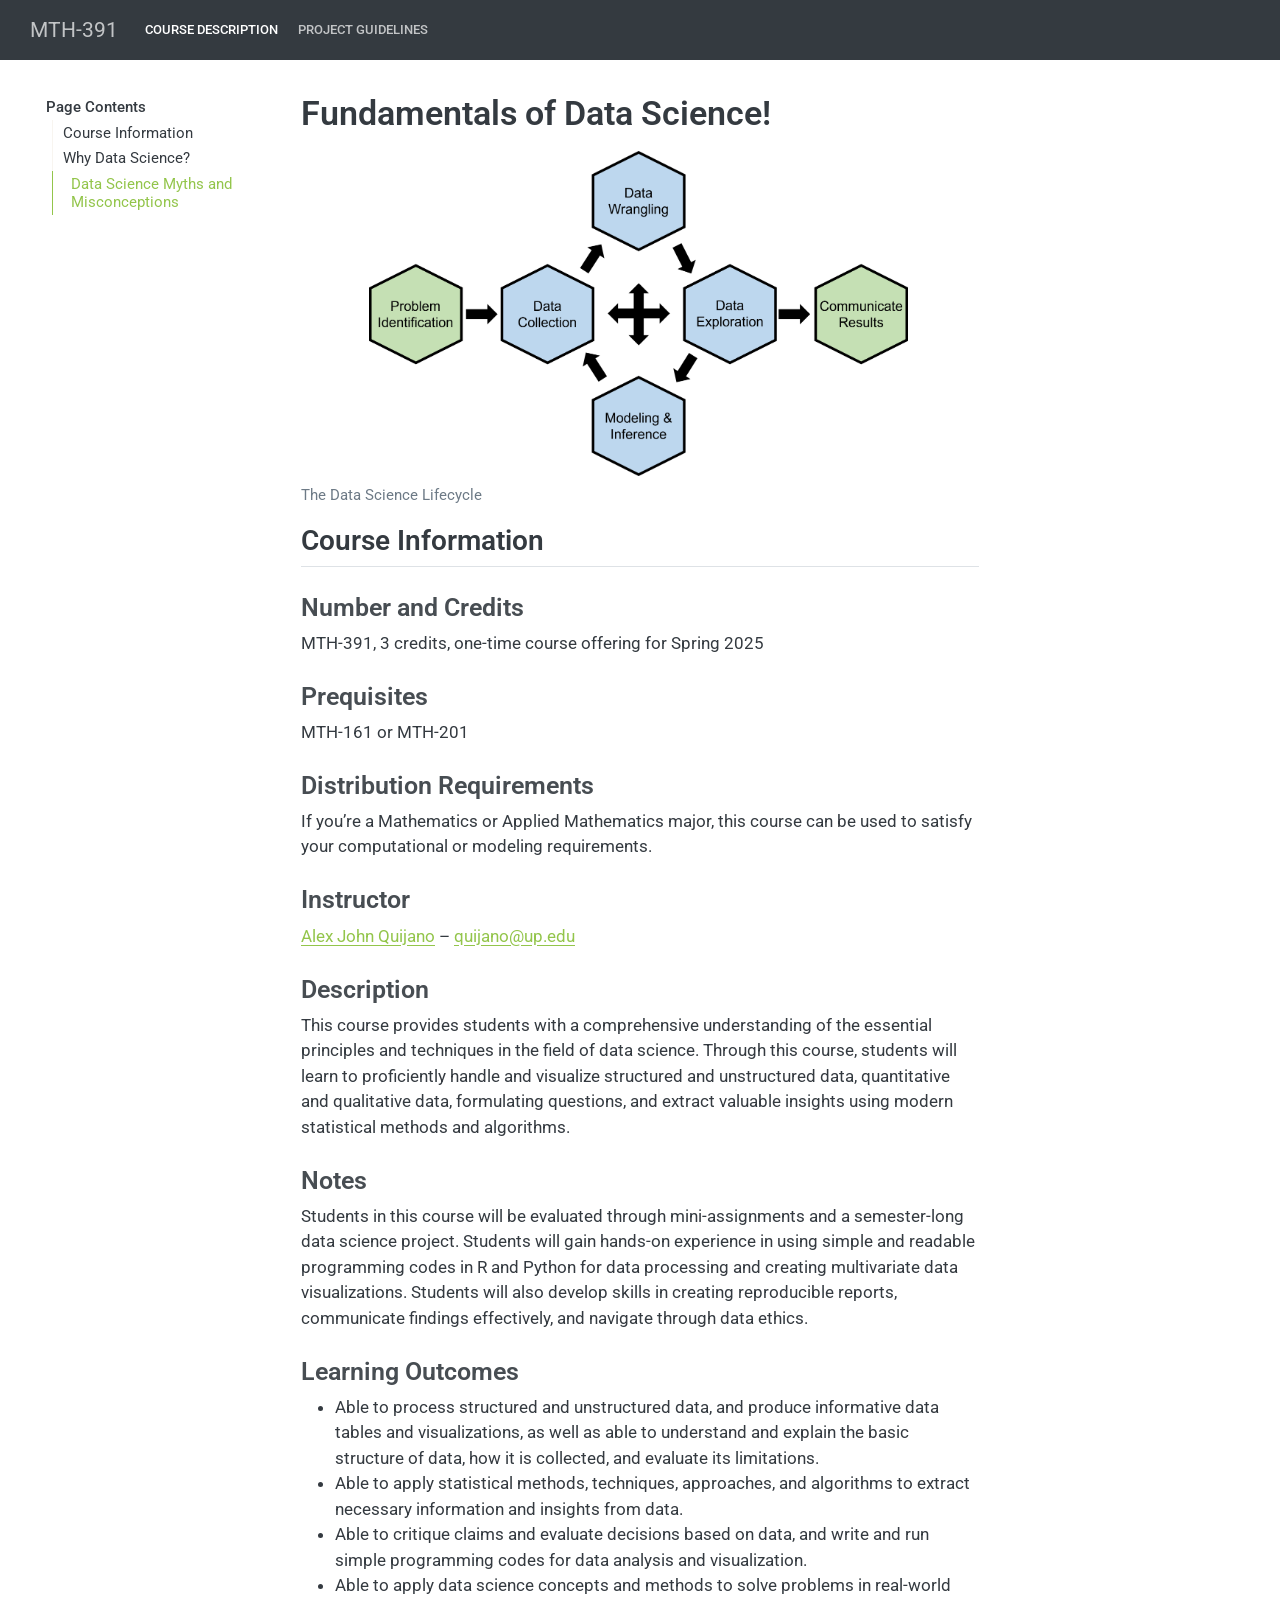
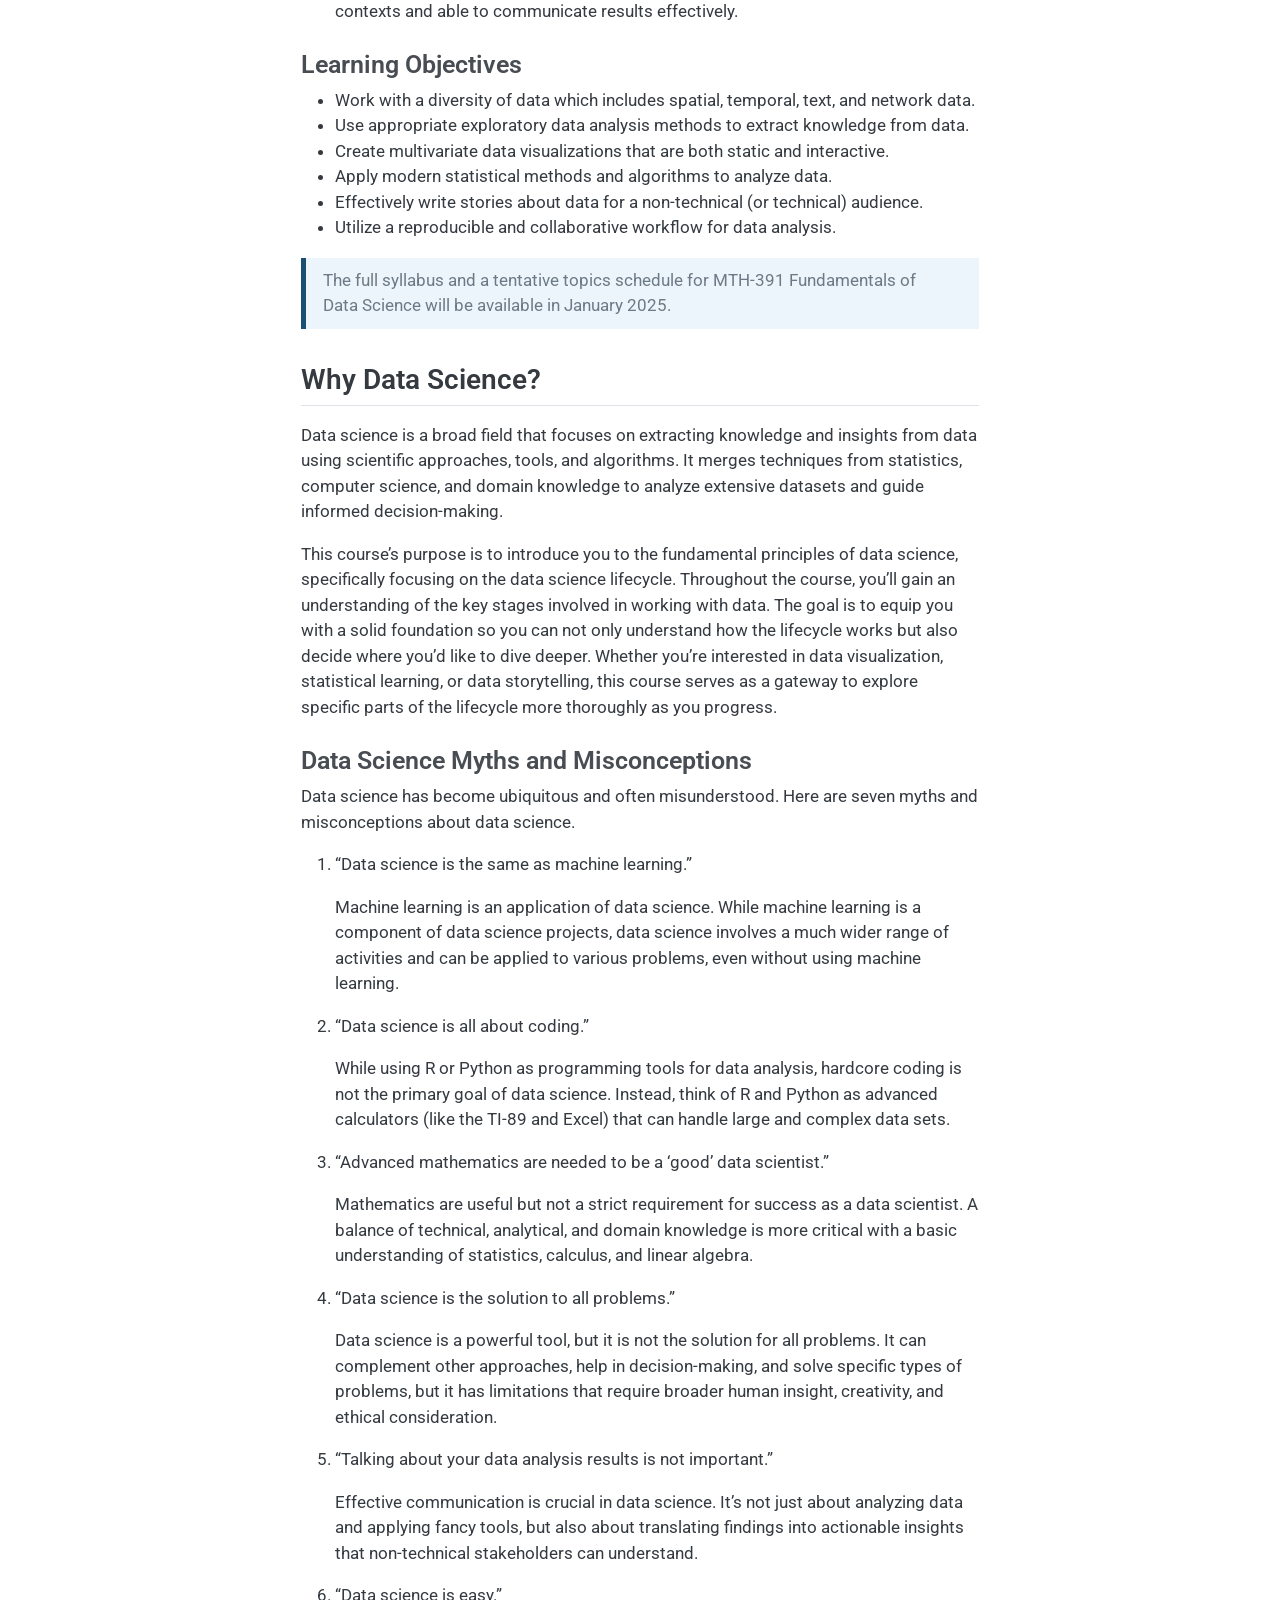
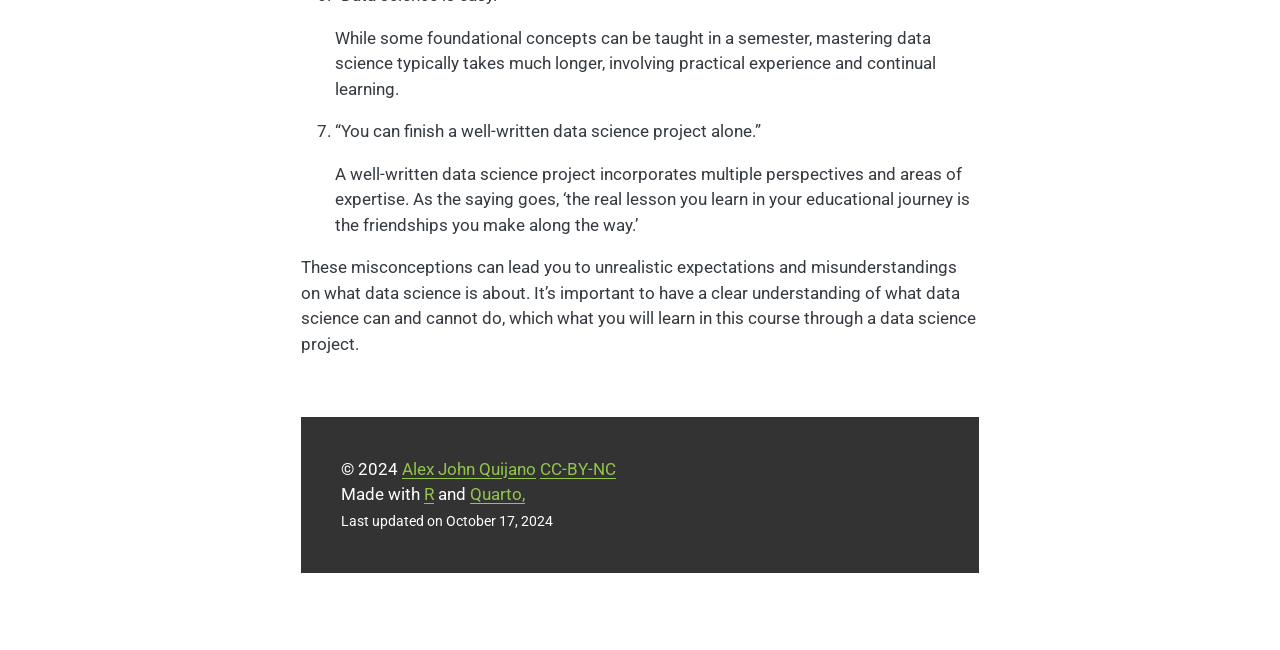
==== docs/index.html @ f7d16217 "initial commit" ====
<!DOCTYPE html>
<html xmlns="http://www.w3.org/1999/xhtml" lang="en" xml:lang="en"><head>

<meta charset="utf-8">
<meta name="generator" content="quarto-1.4.555">

<meta name="viewport" content="width=device-width, initial-scale=1.0, user-scalable=yes">


<title>MTH-391 - Fundamentals of Data Science!</title>
<style>
code{white-space: pre-wrap;}
span.smallcaps{font-variant: small-caps;}
div.columns{display: flex; gap: min(4vw, 1.5em);}
div.column{flex: auto; overflow-x: auto;}
div.hanging-indent{margin-left: 1.5em; text-indent: -1.5em;}
ul.task-list{list-style: none;}
ul.task-list li input[type="checkbox"] {
  width: 0.8em;
  margin: 0 0.8em 0.2em -1em; /* quarto-specific, see https://github.com/quarto-dev/quarto-cli/issues/4556 */ 
  vertical-align: middle;
}
</style>


<script src="site_libs/quarto-nav/quarto-nav.js"></script>
<script src="site_libs/quarto-nav/headroom.min.js"></script>
<script src="site_libs/clipboard/clipboard.min.js"></script>
<script src="site_libs/quarto-search/autocomplete.umd.js"></script>
<script src="site_libs/quarto-search/fuse.min.js"></script>
<script src="site_libs/quarto-search/quarto-search.js"></script>
<meta name="quarto:offset" content="./">
<script src="site_libs/quarto-html/quarto.js"></script>
<script src="site_libs/quarto-html/popper.min.js"></script>
<script src="site_libs/quarto-html/tippy.umd.min.js"></script>
<script src="site_libs/quarto-html/anchor.min.js"></script>
<link href="site_libs/quarto-html/tippy.css" rel="stylesheet">
<link href="site_libs/quarto-html/quarto-syntax-highlighting.css" rel="stylesheet" id="quarto-text-highlighting-styles">
<script src="site_libs/bootstrap/bootstrap.min.js"></script>
<link href="site_libs/bootstrap/bootstrap-icons.css" rel="stylesheet">
<link href="site_libs/bootstrap/bootstrap.min.css" rel="stylesheet" id="quarto-bootstrap" data-mode="light">
<script id="quarto-search-options" type="application/json">{
  "location": "navbar",
  "copy-button": false,
  "collapse-after": 3,
  "panel-placement": "end",
  "type": "overlay",
  "limit": 50,
  "keyboard-shortcut": [
    "f",
    "/",
    "s"
  ],
  "show-item-context": false,
  "language": {
    "search-no-results-text": "No results",
    "search-matching-documents-text": "matching documents",
    "search-copy-link-title": "Copy link to search",
    "search-hide-matches-text": "Hide additional matches",
    "search-more-match-text": "more match in this document",
    "search-more-matches-text": "more matches in this document",
    "search-clear-button-title": "Clear",
    "search-text-placeholder": "",
    "search-detached-cancel-button-title": "Cancel",
    "search-submit-button-title": "Submit",
    "search-label": "Search"
  }
}</script>


<link rel="stylesheet" href="css/custom.css">
</head>

<body class="floating nav-fixed">

<div id="quarto-search-results"></div>
  <header id="quarto-header" class="headroom fixed-top">
    <nav class="navbar navbar-expand-lg " data-bs-theme="dark">
      <div class="navbar-container container-fluid">
      <div class="navbar-brand-container mx-auto">
    <a class="navbar-brand" href="./index.html">
    <span class="navbar-title">MTH-391</span>
    </a>
  </div>
            <div id="quarto-search" class="" title="Search"></div>
          <button class="navbar-toggler" type="button" data-bs-toggle="collapse" data-bs-target="#navbarCollapse" aria-controls="navbarCollapse" aria-expanded="false" aria-label="Toggle navigation" onclick="if (window.quartoToggleHeadroom) { window.quartoToggleHeadroom(); }">
  <span class="navbar-toggler-icon"></span>
</button>
          <div class="collapse navbar-collapse" id="navbarCollapse">
            <ul class="navbar-nav navbar-nav-scroll me-auto">
  <li class="nav-item">
    <a class="nav-link active" href="./index.html" aria-current="page"> 
<span class="menu-text">Course Description</span></a>
  </li>  
  <li class="nav-item">
    <a class="nav-link" href="./project-guidelines.html"> 
<span class="menu-text">Project Guidelines</span></a>
  </li>  
</ul>
          </div> <!-- /navcollapse -->
          <div class="quarto-navbar-tools">
</div>
      </div> <!-- /container-fluid -->
    </nav>
</header>
<!-- content -->
<div id="quarto-content" class="quarto-container page-columns page-rows-contents page-layout-article page-navbar">
<!-- sidebar -->
  <nav id="quarto-sidebar" class="sidebar collapse collapse-horizontal quarto-sidebar-collapse-item sidebar-navigation floating overflow-auto">
    <nav id="TOC" role="doc-toc" class="toc-active">
    <h2 id="toc-title">Page Contents</h2>
   
  <ul>
  <li><a href="#course-information" id="toc-course-information" class="nav-link active" data-scroll-target="#course-information">Course Information</a>
  <ul class="collapse">
  <li><a href="#number-and-credits" id="toc-number-and-credits" class="nav-link" data-scroll-target="#number-and-credits">Number and Credits</a></li>
  <li><a href="#prequisites" id="toc-prequisites" class="nav-link" data-scroll-target="#prequisites">Prequisites</a></li>
  <li><a href="#distribution-requirements" id="toc-distribution-requirements" class="nav-link" data-scroll-target="#distribution-requirements">Distribution Requirements</a></li>
  <li><a href="#instructor" id="toc-instructor" class="nav-link" data-scroll-target="#instructor">Instructor</a></li>
  <li><a href="#description" id="toc-description" class="nav-link" data-scroll-target="#description">Description</a></li>
  <li><a href="#notes" id="toc-notes" class="nav-link" data-scroll-target="#notes">Notes</a></li>
  <li><a href="#learning-outcomes" id="toc-learning-outcomes" class="nav-link" data-scroll-target="#learning-outcomes">Learning Outcomes</a></li>
  <li><a href="#learning-objectives" id="toc-learning-objectives" class="nav-link" data-scroll-target="#learning-objectives">Learning Objectives</a></li>
  </ul></li>
  <li><a href="#why-data-science" id="toc-why-data-science" class="nav-link" data-scroll-target="#why-data-science">Why Data Science?</a>
  <ul class="collapse">
  <li><a href="#data-science-myths-and-misconceptions" id="toc-data-science-myths-and-misconceptions" class="nav-link" data-scroll-target="#data-science-myths-and-misconceptions">Data Science Myths and Misconceptions</a></li>
  </ul></li>
  </ul>
</nav>
</nav>
<div id="quarto-sidebar-glass" class="quarto-sidebar-collapse-item" data-bs-toggle="collapse" data-bs-target=".quarto-sidebar-collapse-item"></div>
<!-- margin-sidebar -->
    <div id="quarto-margin-sidebar" class="sidebar margin-sidebar">
    </div>
<!-- main -->
<main class="content" id="quarto-document-content">

<header id="title-block-header" class="quarto-title-block default">
<div class="quarto-title">
<h1 class="title">Fundamentals of Data Science!</h1>
</div>



<div class="quarto-title-meta">

    
  
    
  </div>
  


</header>


<div class="cell" data-layout-align="center">
<div class="cell-output-display">
<div class="quarto-figure quarto-figure-center">
<figure class="figure">
<p><img src="figures/aq-data-science-lifecycle.png" class="img-fluid figure-img" style="width:80.0%"></p>
<figcaption>The Data Science Lifecycle</figcaption>
</figure>
</div>
</div>
</div>
<section id="course-information" class="level2">
<h2 class="anchored" data-anchor-id="course-information">Course Information</h2>
<section id="number-and-credits" class="level3">
<h3 class="anchored" data-anchor-id="number-and-credits">Number and Credits</h3>
<p>MTH-391, 3 credits, one-time course offering for Spring 2025</p>
</section>
<section id="prequisites" class="level3">
<h3 class="anchored" data-anchor-id="prequisites">Prequisites</h3>
<p>MTH-161 or MTH-201</p>
</section>
<section id="distribution-requirements" class="level3">
<h3 class="anchored" data-anchor-id="distribution-requirements">Distribution Requirements</h3>
<p>If you’re a Mathematics or Applied Mathematics major, this course can be used to satisfy your computational or modeling requirements.</p>
</section>
<section id="instructor" class="level3">
<h3 class="anchored" data-anchor-id="instructor">Instructor</h3>
<p><a href="https://www.alexjohnquijano.com" target="_blank">Alex John Quijano</a> – <a href="quijano@up.edu" target="_blank">quijano@up.edu</a></p>
</section>
<section id="description" class="level3">
<h3 class="anchored" data-anchor-id="description">Description</h3>
<p>This course provides students with a comprehensive understanding of the essential principles and techniques in the field of data science. Through this course, students will learn to proficiently handle and visualize structured and unstructured data, quantitative and qualitative data, formulating questions, and extract valuable insights using modern statistical methods and algorithms.</p>
</section>
<section id="notes" class="level3">
<h3 class="anchored" data-anchor-id="notes">Notes</h3>
<p>Students in this course will be evaluated through mini-assignments and a semester-long data science project. Students will gain hands-on experience in using simple and readable programming codes in R and Python for data processing and creating multivariate data visualizations. Students will also develop skills in creating reproducible reports, communicate findings effectively, and navigate through data ethics.</p>
</section>
<section id="learning-outcomes" class="level3">
<h3 class="anchored" data-anchor-id="learning-outcomes">Learning Outcomes</h3>
<ul>
<li>Able to process structured and unstructured data, and produce informative data tables and visualizations, as well as able to understand and explain the basic structure of data, how it is collected, and evaluate its limitations.</li>
<li>Able to apply statistical methods, techniques, approaches, and algorithms to extract necessary information and insights from data.</li>
<li>Able to critique claims and evaluate decisions based on data, and write and run simple programming codes for data analysis and visualization.</li>
<li>Able to apply data science concepts and methods to solve problems in real-world contexts and able to communicate results effectively.</li>
</ul>
</section>
<section id="learning-objectives" class="level3">
<h3 class="anchored" data-anchor-id="learning-objectives">Learning Objectives</h3>
<ul>
<li>Work with a diversity of data which includes spatial, temporal, text, and network data.</li>
<li>Use appropriate exploratory data analysis methods to extract knowledge from data.</li>
<li>Create multivariate data visualizations that are both static and interactive.</li>
<li>Apply modern statistical methods and algorithms to analyze data.</li>
<li>Effectively write stories about data for a non-technical (or technical) audience.</li>
<li>Utilize a reproducible and collaborative workflow for data analysis.</li>
</ul>
<blockquote class="blockquote">
<p>The full syllabus and a tentative topics schedule for MTH-391 Fundamentals of Data Science will be available in January 2025.</p>
</blockquote>
</section>
</section>
<section id="why-data-science" class="level2">
<h2 class="anchored" data-anchor-id="why-data-science">Why Data Science?</h2>
<p>Data science is a broad field that focuses on extracting knowledge and insights from data using scientific approaches, tools, and algorithms. It merges techniques from statistics, computer science, and domain knowledge to analyze extensive datasets and guide informed decision-making.</p>
<p>This course’s purpose is to introduce you to the fundamental principles of data science, specifically focusing on the data science lifecycle. Throughout the course, you’ll gain an understanding of the key stages involved in working with data. The goal is to equip you with a solid foundation so you can not only understand how the lifecycle works but also decide where you’d like to dive deeper. Whether you’re interested in data visualization, statistical learning, or data storytelling, this course serves as a gateway to explore specific parts of the lifecycle more thoroughly as you progress.</p>
<section id="data-science-myths-and-misconceptions" class="level3">
<h3 class="anchored" data-anchor-id="data-science-myths-and-misconceptions">Data Science Myths and Misconceptions</h3>
<p>Data science has become ubiquitous and often misunderstood. Here are seven myths and misconceptions about data science.</p>
<ol type="1">
<li><p>“Data science is the same as machine learning.”</p>
<p>Machine learning is an application of data science. While machine learning is a component of data science projects, data science involves a much wider range of activities and can be applied to various problems, even without using machine learning.</p></li>
<li><p>“Data science is all about coding.”</p>
<p>While using R or Python as programming tools for data analysis, hardcore coding is not the primary goal of data science. Instead, think of R and Python as advanced calculators (like the TI-89 and Excel) that can handle large and complex data sets.</p></li>
<li><p>“Advanced mathematics are needed to be a ‘good’ data scientist.”</p>
<p>Mathematics are useful but not a strict requirement for success as a data scientist. A balance of technical, analytical, and domain knowledge is more critical with a basic understanding of statistics, calculus, and linear algebra.</p></li>
<li><p>“Data science is the solution to all problems.”</p>
<p>Data science is a powerful tool, but it is not the solution for all problems. It can complement other approaches, help in decision-making, and solve specific types of problems, but it has limitations that require broader human insight, creativity, and ethical consideration.</p></li>
<li><p>“Talking about your data analysis results is not important.”</p>
<p>Effective communication is crucial in data science. It’s not just about analyzing data and applying fancy tools, but also about translating findings into actionable insights that non-technical stakeholders can understand.</p></li>
<li><p>“Data science is easy.”</p>
<p>While some foundational concepts can be taught in a semester, mastering data science typically takes much longer, involving practical experience and continual learning.</p></li>
<li><p>“You can finish a well-written data science project alone.”</p>
<p>A well-written data science project incorporates multiple perspectives and areas of expertise. As the saying goes, ‘the real lesson you learn in your educational journey is the friendships you make along the way.’</p></li>
</ol>
<p>These misconceptions can lead you to unrealistic expectations and misunderstandings on what data science is about. It’s important to have a clear understanding of what data science can and cannot do, which what you will learn in this course through a data science project.</p>
<p><br></p>


</section>
</section>

<footer>© 2024 <a href="https://www.alexjohnquijano.com">Alex John Quijano</a> <a href="https://creativecommons.org/licenses/by-sa/4.0/">CC-BY-NC</a>
<br> Made with <a href="https://cran.r-project.org/">R</a> and <a href="https://quarto.org/">Quarto,</a> 
<br><span style="font-size:0.8rem;">Last updated on October 17, 2024</span>

</footer><script src="js/external-link.js"></script></main> <!-- /main -->
<script id="quarto-html-after-body" type="application/javascript">
window.document.addEventListener("DOMContentLoaded", function (event) {
  const toggleBodyColorMode = (bsSheetEl) => {
    const mode = bsSheetEl.getAttribute("data-mode");
    const bodyEl = window.document.querySelector("body");
    if (mode === "dark") {
      bodyEl.classList.add("quarto-dark");
      bodyEl.classList.remove("quarto-light");
    } else {
      bodyEl.classList.add("quarto-light");
      bodyEl.classList.remove("quarto-dark");
    }
  }
  const toggleBodyColorPrimary = () => {
    const bsSheetEl = window.document.querySelector("link#quarto-bootstrap");
    if (bsSheetEl) {
      toggleBodyColorMode(bsSheetEl);
    }
  }
  toggleBodyColorPrimary();  
  const icon = "";
  const anchorJS = new window.AnchorJS();
  anchorJS.options = {
    placement: 'right',
    icon: icon
  };
  anchorJS.add('.anchored');
  const isCodeAnnotation = (el) => {
    for (const clz of el.classList) {
      if (clz.startsWith('code-annotation-')) {                     
        return true;
      }
    }
    return false;
  }
  const clipboard = new window.ClipboardJS('.code-copy-button', {
    text: function(trigger) {
      const codeEl = trigger.previousElementSibling.cloneNode(true);
      for (const childEl of codeEl.children) {
        if (isCodeAnnotation(childEl)) {
          childEl.remove();
        }
      }
      return codeEl.innerText;
    }
  });
  clipboard.on('success', function(e) {
    // button target
    const button = e.trigger;
    // don't keep focus
    button.blur();
    // flash "checked"
    button.classList.add('code-copy-button-checked');
    var currentTitle = button.getAttribute("title");
    button.setAttribute("title", "Copied!");
    let tooltip;
    if (window.bootstrap) {
      button.setAttribute("data-bs-toggle", "tooltip");
      button.setAttribute("data-bs-placement", "left");
      button.setAttribute("data-bs-title", "Copied!");
      tooltip = new bootstrap.Tooltip(button, 
        { trigger: "manual", 
          customClass: "code-copy-button-tooltip",
          offset: [0, -8]});
      tooltip.show();    
    }
    setTimeout(function() {
      if (tooltip) {
        tooltip.hide();
        button.removeAttribute("data-bs-title");
        button.removeAttribute("data-bs-toggle");
        button.removeAttribute("data-bs-placement");
      }
      button.setAttribute("title", currentTitle);
      button.classList.remove('code-copy-button-checked');
    }, 1000);
    // clear code selection
    e.clearSelection();
  });
    var localhostRegex = new RegExp(/^(?:http|https):\/\/localhost\:?[0-9]*\//);
    var mailtoRegex = new RegExp(/^mailto:/);
      var filterRegex = new RegExp('/' + window.location.host + '/');
    var isInternal = (href) => {
        return filterRegex.test(href) || localhostRegex.test(href) || mailtoRegex.test(href);
    }
    // Inspect non-navigation links and adorn them if external
 	var links = window.document.querySelectorAll('a[href]:not(.nav-link):not(.navbar-brand):not(.toc-action):not(.sidebar-link):not(.sidebar-item-toggle):not(.pagination-link):not(.no-external):not([aria-hidden]):not(.dropdown-item):not(.quarto-navigation-tool)');
    for (var i=0; i<links.length; i++) {
      const link = links[i];
      if (!isInternal(link.href)) {
        // undo the damage that might have been done by quarto-nav.js in the case of
        // links that we want to consider external
        if (link.dataset.originalHref !== undefined) {
          link.href = link.dataset.originalHref;
        }
      }
    }
  function tippyHover(el, contentFn, onTriggerFn, onUntriggerFn) {
    const config = {
      allowHTML: true,
      maxWidth: 500,
      delay: 100,
      arrow: false,
      appendTo: function(el) {
          return el.parentElement;
      },
      interactive: true,
      interactiveBorder: 10,
      theme: 'quarto',
      placement: 'bottom-start',
    };
    if (contentFn) {
      config.content = contentFn;
    }
    if (onTriggerFn) {
      config.onTrigger = onTriggerFn;
    }
    if (onUntriggerFn) {
      config.onUntrigger = onUntriggerFn;
    }
    window.tippy(el, config); 
  }
  const noterefs = window.document.querySelectorAll('a[role="doc-noteref"]');
  for (var i=0; i<noterefs.length; i++) {
    const ref = noterefs[i];
    tippyHover(ref, function() {
      // use id or data attribute instead here
      let href = ref.getAttribute('data-footnote-href') || ref.getAttribute('href');
      try { href = new URL(href).hash; } catch {}
      const id = href.replace(/^#\/?/, "");
      const note = window.document.getElementById(id);
      if (note) {
        return note.innerHTML;
      } else {
        return "";
      }
    });
  }
  const xrefs = window.document.querySelectorAll('a.quarto-xref');
  const processXRef = (id, note) => {
    // Strip column container classes
    const stripColumnClz = (el) => {
      el.classList.remove("page-full", "page-columns");
      if (el.children) {
        for (const child of el.children) {
          stripColumnClz(child);
        }
      }
    }
    stripColumnClz(note)
    if (id === null || id.startsWith('sec-')) {
      // Special case sections, only their first couple elements
      const container = document.createElement("div");
      if (note.children && note.children.length > 2) {
        container.appendChild(note.children[0].cloneNode(true));
        for (let i = 1; i < note.children.length; i++) {
          const child = note.children[i];
          if (child.tagName === "P" && child.innerText === "") {
            continue;
          } else {
            container.appendChild(child.cloneNode(true));
            break;
          }
        }
        if (window.Quarto?.typesetMath) {
          window.Quarto.typesetMath(container);
        }
        return container.innerHTML
      } else {
        if (window.Quarto?.typesetMath) {
          window.Quarto.typesetMath(note);
        }
        return note.innerHTML;
      }
    } else {
      // Remove any anchor links if they are present
      const anchorLink = note.querySelector('a.anchorjs-link');
      if (anchorLink) {
        anchorLink.remove();
      }
      if (window.Quarto?.typesetMath) {
        window.Quarto.typesetMath(note);
      }
      // TODO in 1.5, we should make sure this works without a callout special case
      if (note.classList.contains("callout")) {
        return note.outerHTML;
      } else {
        return note.innerHTML;
      }
    }
  }
  for (var i=0; i<xrefs.length; i++) {
    const xref = xrefs[i];
    tippyHover(xref, undefined, function(instance) {
      instance.disable();
      let url = xref.getAttribute('href');
      let hash = undefined; 
      if (url.startsWith('#')) {
        hash = url;
      } else {
        try { hash = new URL(url).hash; } catch {}
      }
      if (hash) {
        const id = hash.replace(/^#\/?/, "");
        const note = window.document.getElementById(id);
        if (note !== null) {
          try {
            const html = processXRef(id, note.cloneNode(true));
            instance.setContent(html);
          } finally {
            instance.enable();
            instance.show();
          }
        } else {
          // See if we can fetch this
          fetch(url.split('#')[0])
          .then(res => res.text())
          .then(html => {
            const parser = new DOMParser();
            const htmlDoc = parser.parseFromString(html, "text/html");
            const note = htmlDoc.getElementById(id);
            if (note !== null) {
              const html = processXRef(id, note);
              instance.setContent(html);
            } 
          }).finally(() => {
            instance.enable();
            instance.show();
          });
        }
      } else {
        // See if we can fetch a full url (with no hash to target)
        // This is a special case and we should probably do some content thinning / targeting
        fetch(url)
        .then(res => res.text())
        .then(html => {
          const parser = new DOMParser();
          const htmlDoc = parser.parseFromString(html, "text/html");
          const note = htmlDoc.querySelector('main.content');
          if (note !== null) {
            // This should only happen for chapter cross references
            // (since there is no id in the URL)
            // remove the first header
            if (note.children.length > 0 && note.children[0].tagName === "HEADER") {
              note.children[0].remove();
            }
            const html = processXRef(null, note);
            instance.setContent(html);
          } 
        }).finally(() => {
          instance.enable();
          instance.show();
        });
      }
    }, function(instance) {
    });
  }
      let selectedAnnoteEl;
      const selectorForAnnotation = ( cell, annotation) => {
        let cellAttr = 'data-code-cell="' + cell + '"';
        let lineAttr = 'data-code-annotation="' +  annotation + '"';
        const selector = 'span[' + cellAttr + '][' + lineAttr + ']';
        return selector;
      }
      const selectCodeLines = (annoteEl) => {
        const doc = window.document;
        const targetCell = annoteEl.getAttribute("data-target-cell");
        const targetAnnotation = annoteEl.getAttribute("data-target-annotation");
        const annoteSpan = window.document.querySelector(selectorForAnnotation(targetCell, targetAnnotation));
        const lines = annoteSpan.getAttribute("data-code-lines").split(",");
        const lineIds = lines.map((line) => {
          return targetCell + "-" + line;
        })
        let top = null;
        let height = null;
        let parent = null;
        if (lineIds.length > 0) {
            //compute the position of the single el (top and bottom and make a div)
            const el = window.document.getElementById(lineIds[0]);
            top = el.offsetTop;
            height = el.offsetHeight;
            parent = el.parentElement.parentElement;
          if (lineIds.length > 1) {
            const lastEl = window.document.getElementById(lineIds[lineIds.length - 1]);
            const bottom = lastEl.offsetTop + lastEl.offsetHeight;
            height = bottom - top;
          }
          if (top !== null && height !== null && parent !== null) {
            // cook up a div (if necessary) and position it 
            let div = window.document.getElementById("code-annotation-line-highlight");
            if (div === null) {
              div = window.document.createElement("div");
              div.setAttribute("id", "code-annotation-line-highlight");
              div.style.position = 'absolute';
              parent.appendChild(div);
            }
            div.style.top = top - 2 + "px";
            div.style.height = height + 4 + "px";
            div.style.left = 0;
            let gutterDiv = window.document.getElementById("code-annotation-line-highlight-gutter");
            if (gutterDiv === null) {
              gutterDiv = window.document.createElement("div");
              gutterDiv.setAttribute("id", "code-annotation-line-highlight-gutter");
              gutterDiv.style.position = 'absolute';
              const codeCell = window.document.getElementById(targetCell);
              const gutter = codeCell.querySelector('.code-annotation-gutter');
              gutter.appendChild(gutterDiv);
            }
            gutterDiv.style.top = top - 2 + "px";
            gutterDiv.style.height = height + 4 + "px";
          }
          selectedAnnoteEl = annoteEl;
        }
      };
      const unselectCodeLines = () => {
        const elementsIds = ["code-annotation-line-highlight", "code-annotation-line-highlight-gutter"];
        elementsIds.forEach((elId) => {
          const div = window.document.getElementById(elId);
          if (div) {
            div.remove();
          }
        });
        selectedAnnoteEl = undefined;
      };
        // Handle positioning of the toggle
    window.addEventListener(
      "resize",
      throttle(() => {
        elRect = undefined;
        if (selectedAnnoteEl) {
          selectCodeLines(selectedAnnoteEl);
        }
      }, 10)
    );
    function throttle(fn, ms) {
    let throttle = false;
    let timer;
      return (...args) => {
        if(!throttle) { // first call gets through
            fn.apply(this, args);
            throttle = true;
        } else { // all the others get throttled
            if(timer) clearTimeout(timer); // cancel #2
            timer = setTimeout(() => {
              fn.apply(this, args);
              timer = throttle = false;
            }, ms);
        }
      };
    }
      // Attach click handler to the DT
      const annoteDls = window.document.querySelectorAll('dt[data-target-cell]');
      for (const annoteDlNode of annoteDls) {
        annoteDlNode.addEventListener('click', (event) => {
          const clickedEl = event.target;
          if (clickedEl !== selectedAnnoteEl) {
            unselectCodeLines();
            const activeEl = window.document.querySelector('dt[data-target-cell].code-annotation-active');
            if (activeEl) {
              activeEl.classList.remove('code-annotation-active');
            }
            selectCodeLines(clickedEl);
            clickedEl.classList.add('code-annotation-active');
          } else {
            // Unselect the line
            unselectCodeLines();
            clickedEl.classList.remove('code-annotation-active');
          }
        });
      }
  const findCites = (el) => {
    const parentEl = el.parentElement;
    if (parentEl) {
      const cites = parentEl.dataset.cites;
      if (cites) {
        return {
          el,
          cites: cites.split(' ')
        };
      } else {
        return findCites(el.parentElement)
      }
    } else {
      return undefined;
    }
  };
  var bibliorefs = window.document.querySelectorAll('a[role="doc-biblioref"]');
  for (var i=0; i<bibliorefs.length; i++) {
    const ref = bibliorefs[i];
    const citeInfo = findCites(ref);
    if (citeInfo) {
      tippyHover(citeInfo.el, function() {
        var popup = window.document.createElement('div');
        citeInfo.cites.forEach(function(cite) {
          var citeDiv = window.document.createElement('div');
          citeDiv.classList.add('hanging-indent');
          citeDiv.classList.add('csl-entry');
          var biblioDiv = window.document.getElementById('ref-' + cite);
          if (biblioDiv) {
            citeDiv.innerHTML = biblioDiv.innerHTML;
          }
          popup.appendChild(citeDiv);
        });
        return popup.innerHTML;
      });
    }
  }
});
</script>
</div> <!-- /content -->




</body></html>
---- docs/site_libs/quarto-html/tippy.css ----
.tippy-box[data-animation=fade][data-state=hidden]{opacity:0}[data-tippy-root]{max-width:calc(100vw - 10px)}.tippy-box{position:relative;background-color:#333;color:#fff;border-radius:4px;font-size:14px;line-height:1.4;white-space:normal;outline:0;transition-property:transform,visibility,opacity}.tippy-box[data-placement^=top]>.tippy-arrow{bottom:0}.tippy-box[data-placement^=top]>.tippy-arrow:before{bottom:-7px;left:0;border-width:8px 8px 0;border-top-color:initial;transform-origin:center top}.tippy-box[data-placement^=bottom]>.tippy-arrow{top:0}.tippy-box[data-placement^=bottom]>.tippy-arrow:before{top:-7px;left:0;border-width:0 8px 8px;border-bottom-color:initial;transform-origin:center bottom}.tippy-box[data-placement^=left]>.tippy-arrow{right:0}.tippy-box[data-placement^=left]>.tippy-arrow:before{border-width:8px 0 8px 8px;border-left-color:initial;right:-7px;transform-origin:center left}.tippy-box[data-placement^=right]>.tippy-arrow{left:0}.tippy-box[data-placement^=right]>.tippy-arrow:before{left:-7px;border-width:8px 8px 8px 0;border-right-color:initial;transform-origin:center right}.tippy-box[data-inertia][data-state=visible]{transition-timing-function:cubic-bezier(.54,1.5,.38,1.11)}.tippy-arrow{width:16px;height:16px;color:#333}.tippy-arrow:before{content:"";position:absolute;border-color:transparent;border-style:solid}.tippy-content{position:relative;padding:5px 9px;z-index:1}
---- docs/site_libs/quarto-html/quarto-syntax-highlighting.css ----
/* quarto syntax highlight colors */
:root {
  --quarto-hl-ot-color: #003B4F;
  --quarto-hl-at-color: #657422;
  --quarto-hl-ss-color: #20794D;
  --quarto-hl-an-color: #5E5E5E;
  --quarto-hl-fu-color: #4758AB;
  --quarto-hl-st-color: #20794D;
  --quarto-hl-cf-color: #003B4F;
  --quarto-hl-op-color: #5E5E5E;
  --quarto-hl-er-color: #AD0000;
  --quarto-hl-bn-color: #AD0000;
  --quarto-hl-al-color: #AD0000;
  --quarto-hl-va-color: #111111;
  --quarto-hl-bu-color: inherit;
  --quarto-hl-ex-color: inherit;
  --quarto-hl-pp-color: #AD0000;
  --quarto-hl-in-color: #5E5E5E;
  --quarto-hl-vs-color: #20794D;
  --quarto-hl-wa-color: #5E5E5E;
  --quarto-hl-do-color: #5E5E5E;
  --quarto-hl-im-color: #00769E;
  --quarto-hl-ch-color: #20794D;
  --quarto-hl-dt-color: #AD0000;
  --quarto-hl-fl-color: #AD0000;
  --quarto-hl-co-color: #5E5E5E;
  --quarto-hl-cv-color: #5E5E5E;
  --quarto-hl-cn-color: #8f5902;
  --quarto-hl-sc-color: #5E5E5E;
  --quarto-hl-dv-color: #AD0000;
  --quarto-hl-kw-color: #003B4F;
}

/* other quarto variables */
:root {
  --quarto-font-monospace: SFMono-Regular, Menlo, Monaco, Consolas, "Liberation Mono", "Courier New", monospace;
}

pre > code.sourceCode > span {
  color: #003B4F;
}

code span {
  color: #003B4F;
}

code.sourceCode > span {
  color: #003B4F;
}

div.sourceCode,
div.sourceCode pre.sourceCode {
  color: #003B4F;
}

code span.ot {
  color: #003B4F;
  font-style: inherit;
}

code span.at {
  color: #657422;
  font-style: inherit;
}

code span.ss {
  color: #20794D;
  font-style: inherit;
}

code span.an {
  color: #5E5E5E;
  font-style: inherit;
}

code span.fu {
  color: #4758AB;
  font-style: inherit;
}

code span.st {
  color: #20794D;
  font-style: inherit;
}

code span.cf {
  color: #003B4F;
  font-style: inherit;
}

code span.op {
  color: #5E5E5E;
  font-style: inherit;
}

code span.er {
  color: #AD0000;
  font-style: inherit;
}

code span.bn {
  color: #AD0000;
  font-style: inherit;
}

code span.al {
  color: #AD0000;
  font-style: inherit;
}

code span.va {
  color: #111111;
  font-style: inherit;
}

code span.bu {
  font-style: inherit;
}

code span.ex {
  font-style: inherit;
}

code span.pp {
  color: #AD0000;
  font-style: inherit;
}

code span.in {
  color: #5E5E5E;
  font-style: inherit;
}

code span.vs {
  color: #20794D;
  font-style: inherit;
}

code span.wa {
  color: #5E5E5E;
  font-style: italic;
}

code span.do {
  color: #5E5E5E;
  font-style: italic;
}

code span.im {
  color: #00769E;
  font-style: inherit;
}

code span.ch {
  color: #20794D;
  font-style: inherit;
}

code span.dt {
  color: #AD0000;
  font-style: inherit;
}

code span.fl {
  color: #AD0000;
  font-style: inherit;
}

code span.co {
  color: #5E5E5E;
  font-style: inherit;
}

code span.cv {
  color: #5E5E5E;
  font-style: italic;
}

code span.cn {
  color: #8f5902;
  font-style: inherit;
}

code span.sc {
  color: #5E5E5E;
  font-style: inherit;
}

code span.dv {
  color: #AD0000;
  font-style: inherit;
}

code span.kw {
  color: #003B4F;
  font-style: inherit;
}

.prevent-inlining {
  content: "</";
}

/*# sourceMappingURL=debc5d5d77c3f9108843748ff7464032.css.map */
---- docs/css/custom.css ----
/* Center box */

.center {
  text-align: center;
}

/* Information box */

.infobox {
  padding: 1em 1em 1em 1em;
  margin-bottom: 10px;
  border: 5px solid #1B4F72;
  border-radius: 10px;
  background: #EBF5FB 5px center/3em no-repeat;
}

/* Block Quote */

blockquote {
    padding: 10px 20px;
    margin: 0 0 20px;
    border-left: 5px solid #1B4F72;
    background: #EBF5FB 5px center/3em no-repeat;
}

/* footer */

footer{
    bottom: 0;
    left: 0;
    right: 0;
    background: #333333;
    height: auto;
    width: auto;
    padding-top: 40px;
    padding-left: 40px;
    padding-bottom: 40px;
    color:#ffffff;
}
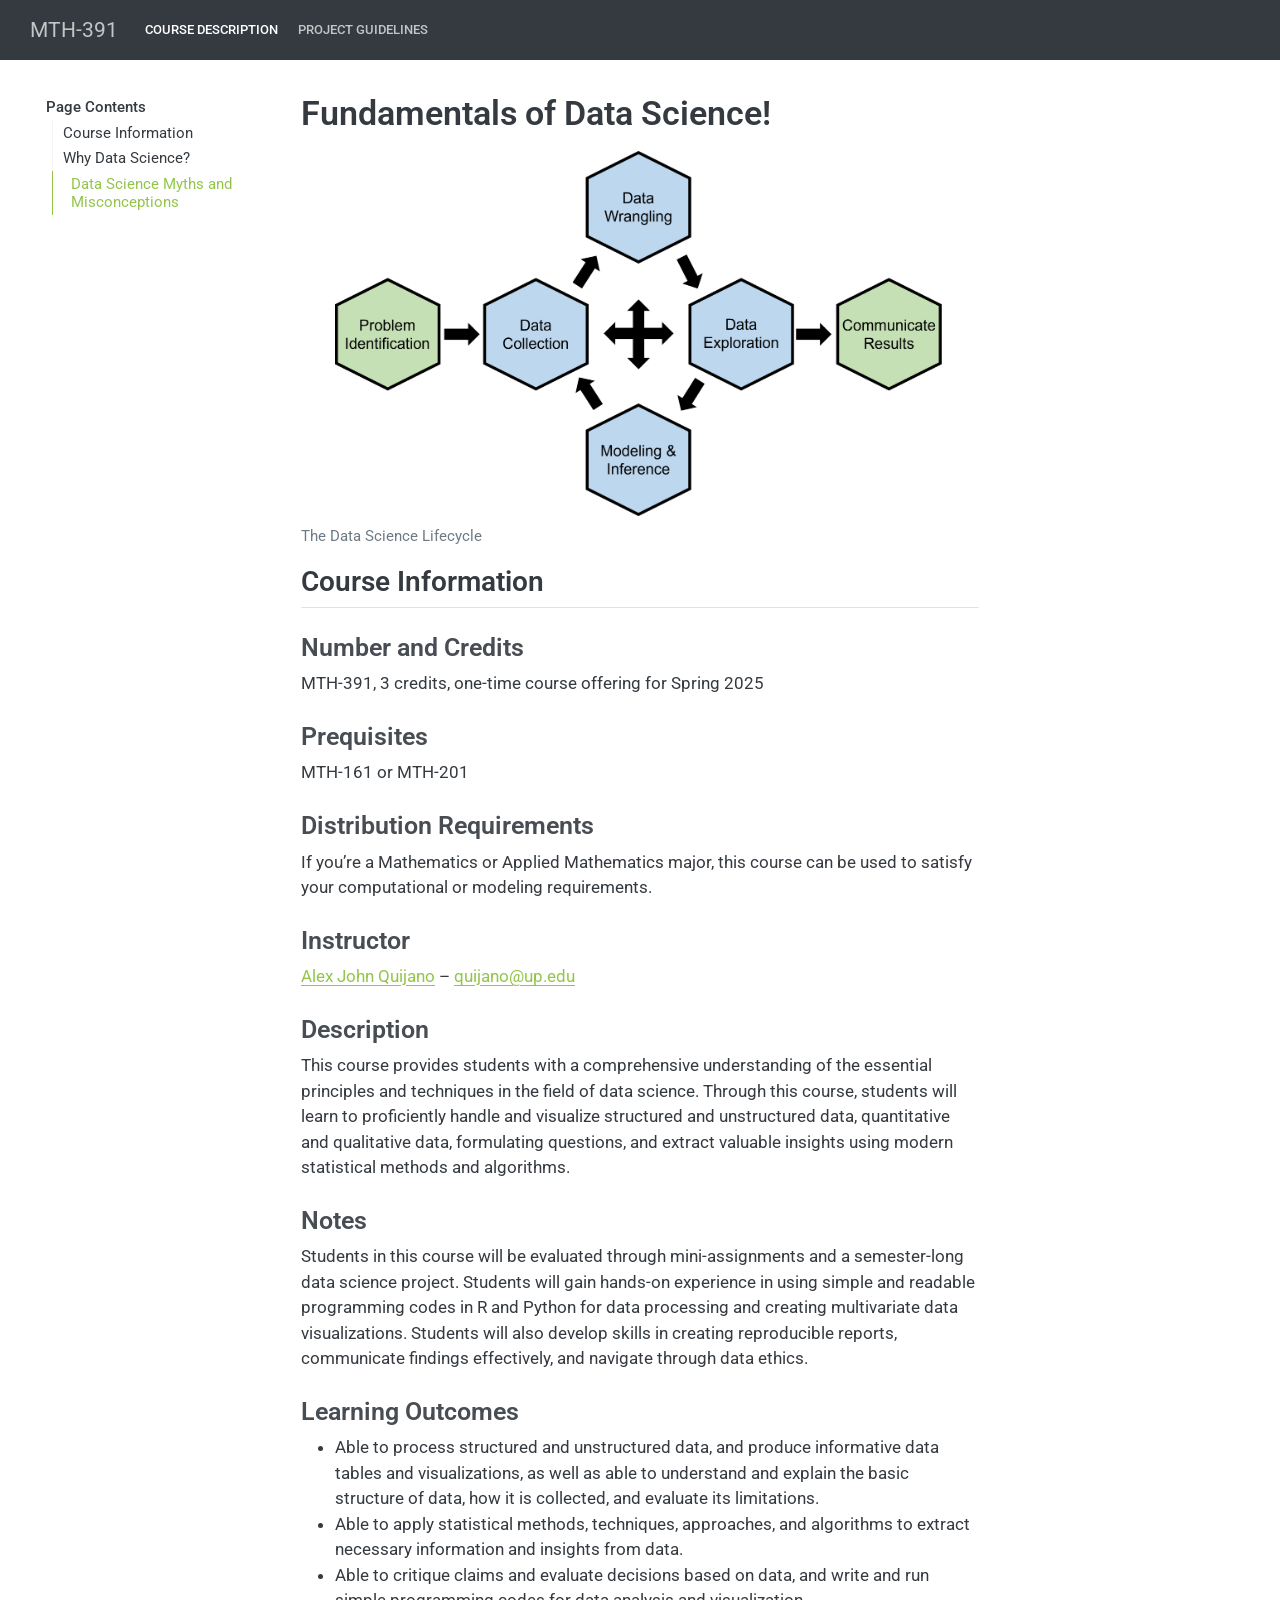
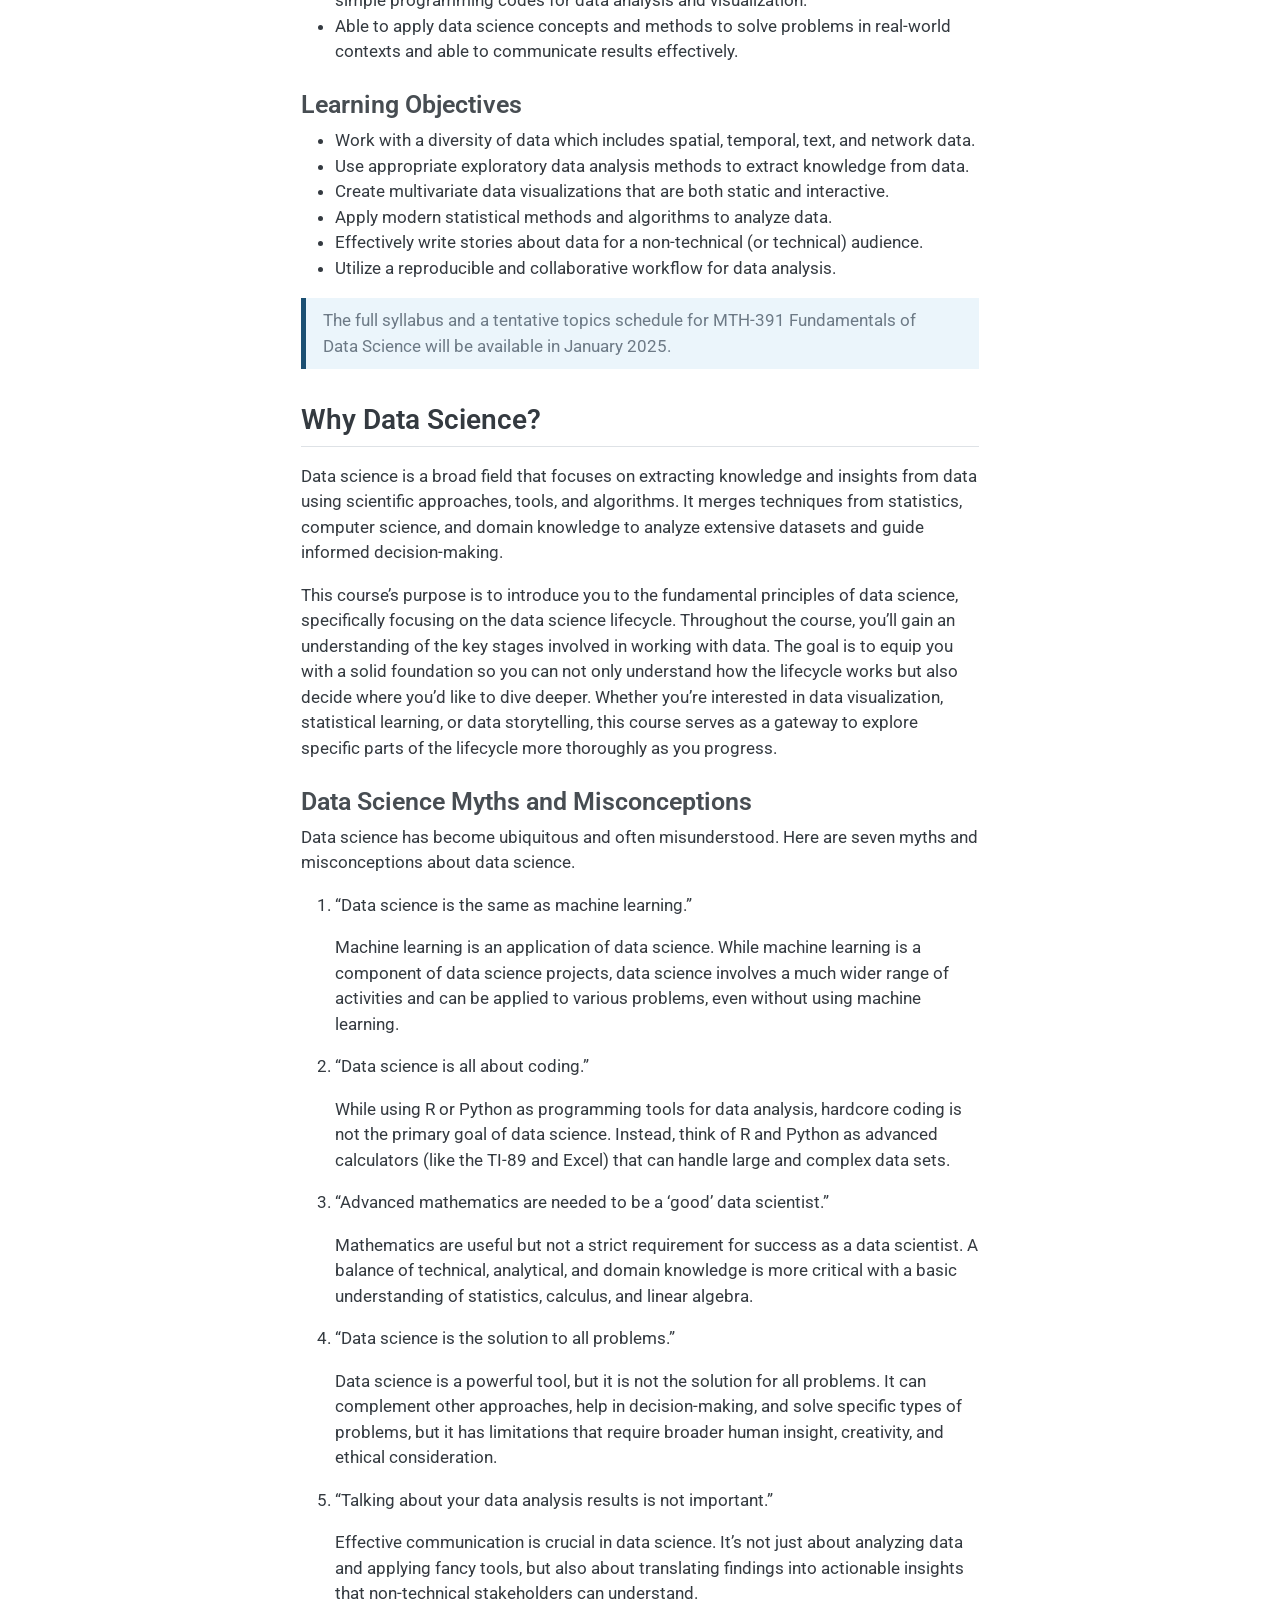
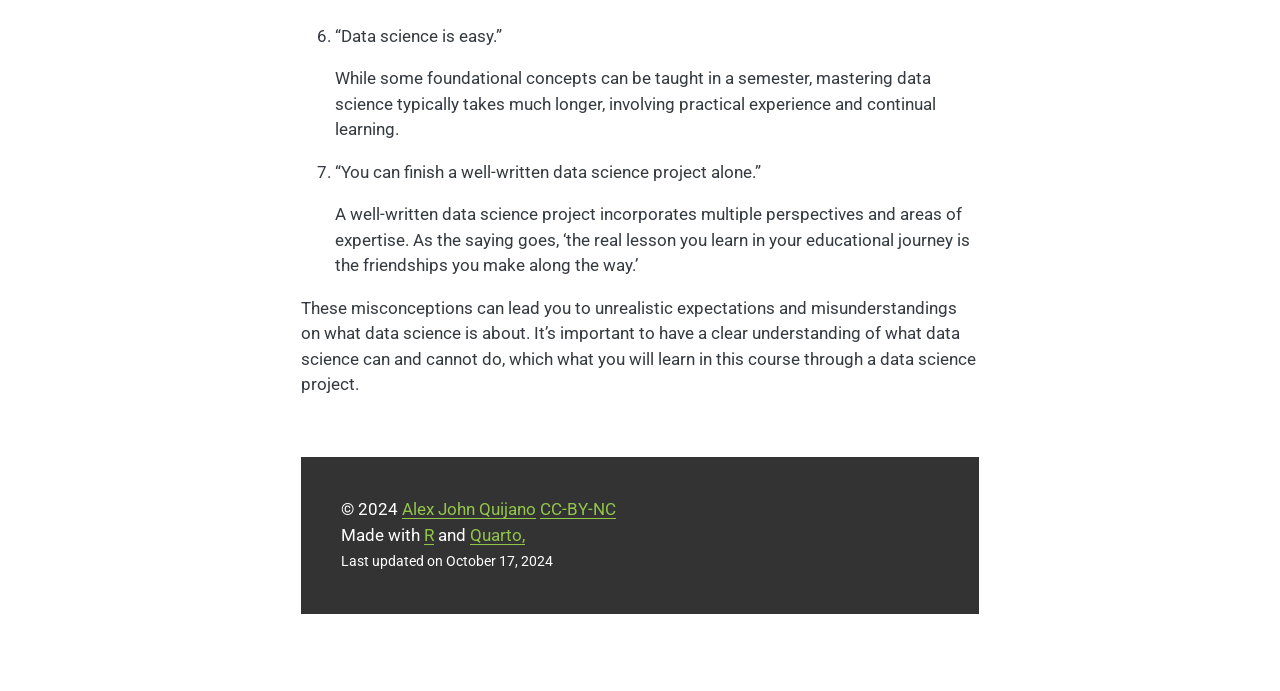
==== commit 52ad43b0: "minor updates" ====
--- a/docs/index.html
+++ b/docs/index.html
@@ -159,7 +159,7 @@
 <div class="cell-output-display">
 <div class="quarto-figure quarto-figure-center">
 <figure class="figure">
-<p><img src="figures/aq-data-science-lifecycle.png" class="img-fluid figure-img" style="width:80.0%"></p>
+<p><img src="figures/aq-data-science-lifecycle.png" class="img-fluid figure-img" style="width:90.0%"></p>
 <figcaption>The Data Science Lifecycle</figcaption>
 </figure>
 </div>
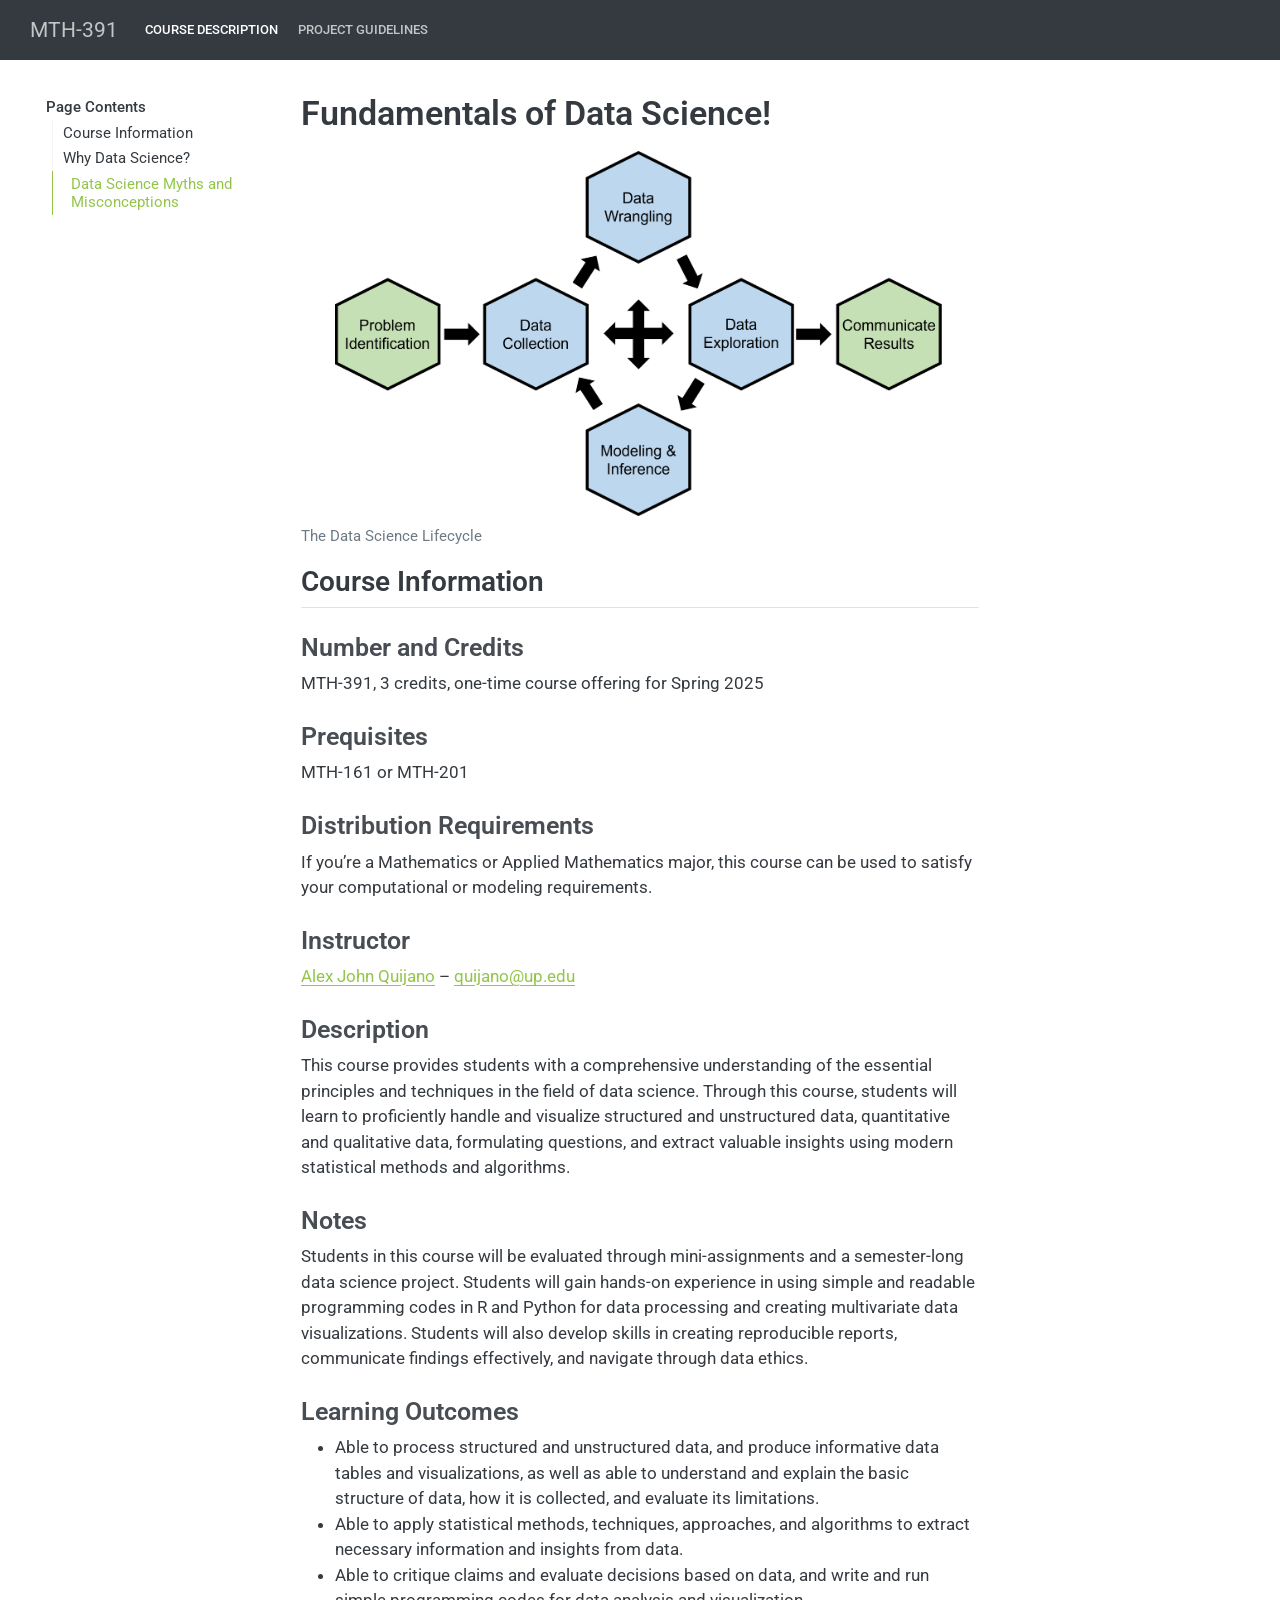
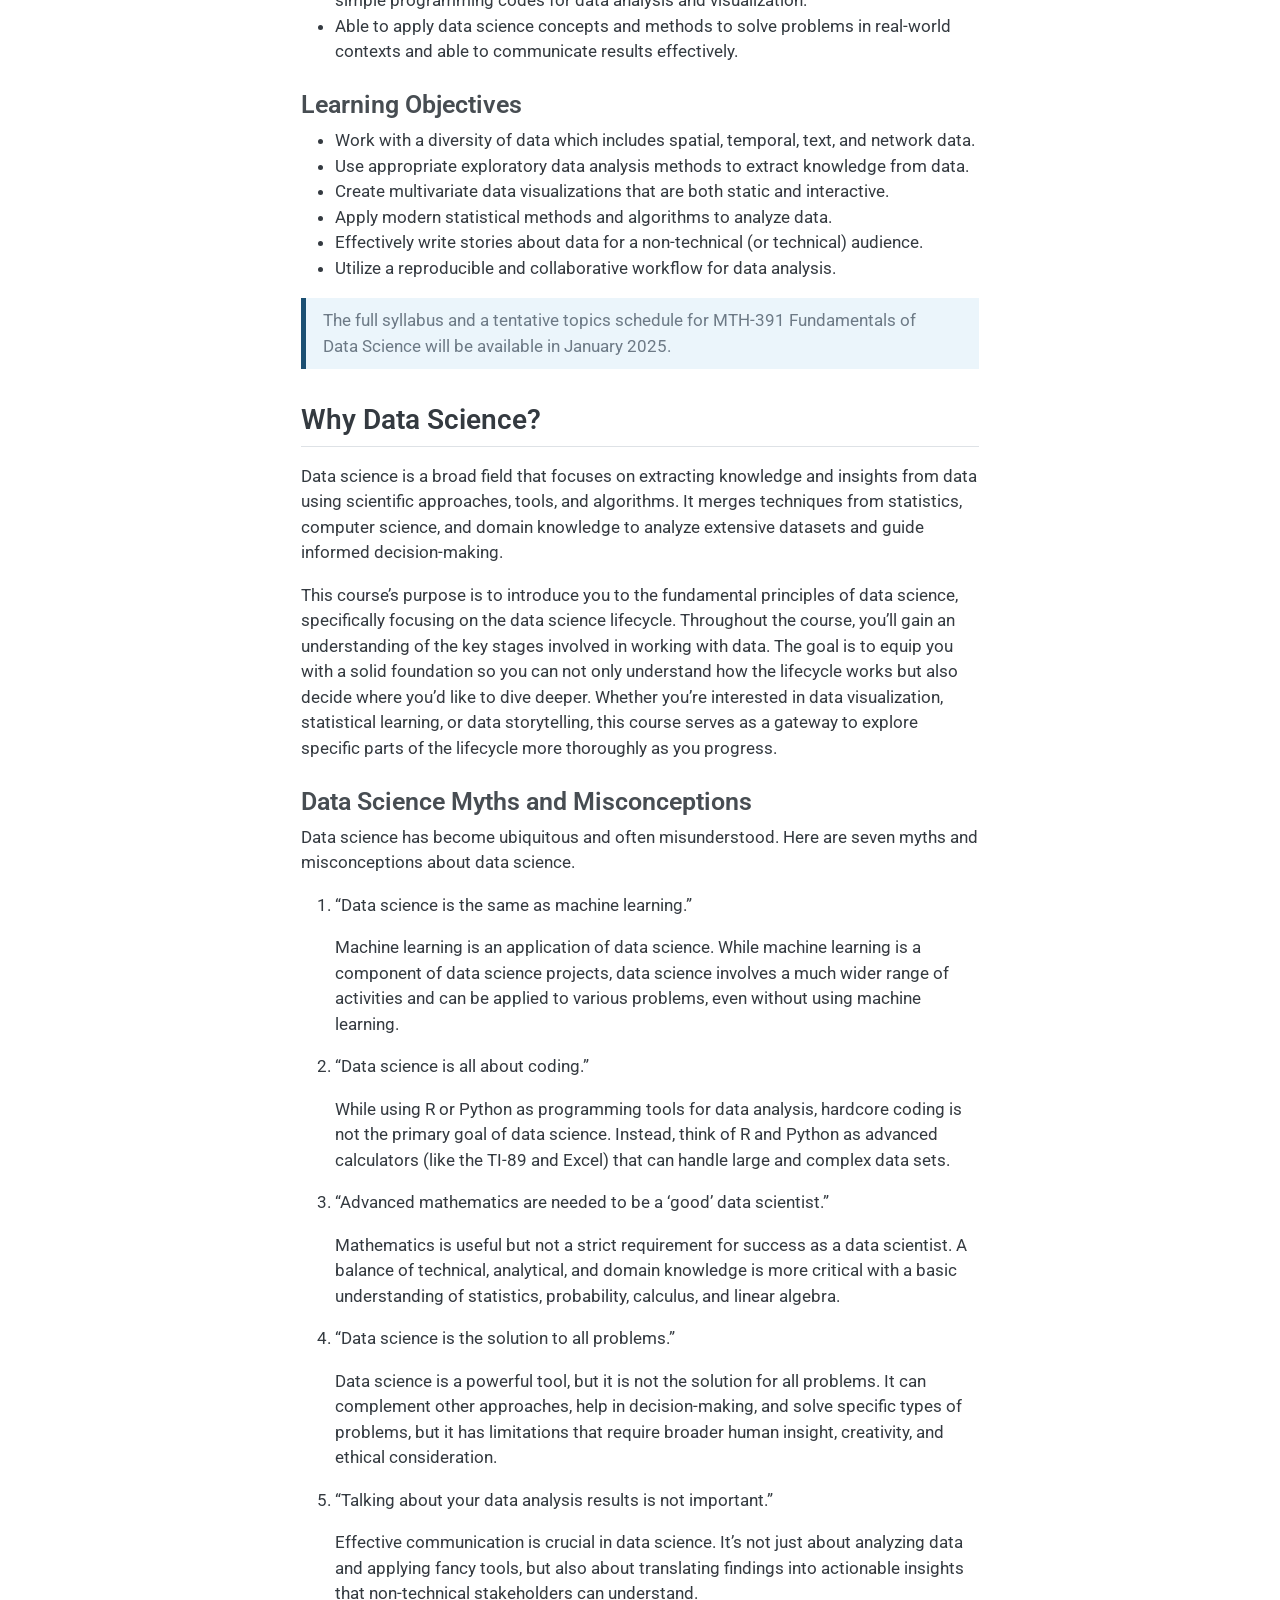
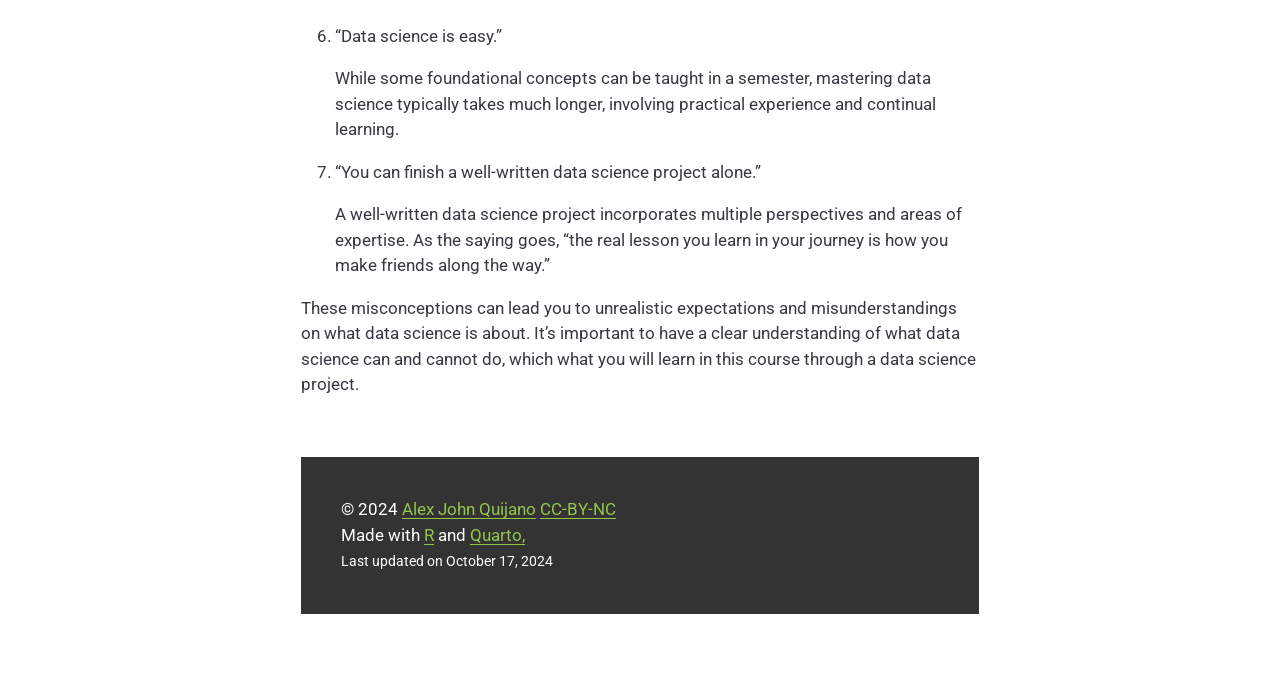
==== commit 82d0f217: "minor updates" ====
--- a/docs/index.html
+++ b/docs/index.html
@@ -228,7 +228,7 @@
 <li><p>“Data science is all about coding.”</p>
 <p>While using R or Python as programming tools for data analysis, hardcore coding is not the primary goal of data science. Instead, think of R and Python as advanced calculators (like the TI-89 and Excel) that can handle large and complex data sets.</p></li>
 <li><p>“Advanced mathematics are needed to be a ‘good’ data scientist.”</p>
-<p>Mathematics are useful but not a strict requirement for success as a data scientist. A balance of technical, analytical, and domain knowledge is more critical with a basic understanding of statistics, calculus, and linear algebra.</p></li>
+<p>Mathematics is useful but not a strict requirement for success as a data scientist. A balance of technical, analytical, and domain knowledge is more critical with a basic understanding of statistics, probability, calculus, and linear algebra.</p></li>
 <li><p>“Data science is the solution to all problems.”</p>
 <p>Data science is a powerful tool, but it is not the solution for all problems. It can complement other approaches, help in decision-making, and solve specific types of problems, but it has limitations that require broader human insight, creativity, and ethical consideration.</p></li>
 <li><p>“Talking about your data analysis results is not important.”</p>
@@ -236,7 +236,7 @@
 <li><p>“Data science is easy.”</p>
 <p>While some foundational concepts can be taught in a semester, mastering data science typically takes much longer, involving practical experience and continual learning.</p></li>
 <li><p>“You can finish a well-written data science project alone.”</p>
-<p>A well-written data science project incorporates multiple perspectives and areas of expertise. As the saying goes, ‘the real lesson you learn in your educational journey is the friendships you make along the way.’</p></li>
+<p>A well-written data science project incorporates multiple perspectives and areas of expertise. As the saying goes, “the real lesson you learn in your journey is how you make friends along the way.”</p></li>
 </ol>
 <p>These misconceptions can lead you to unrealistic expectations and misunderstandings on what data science is about. It’s important to have a clear understanding of what data science can and cannot do, which what you will learn in this course through a data science project.</p>
 <p><br></p>
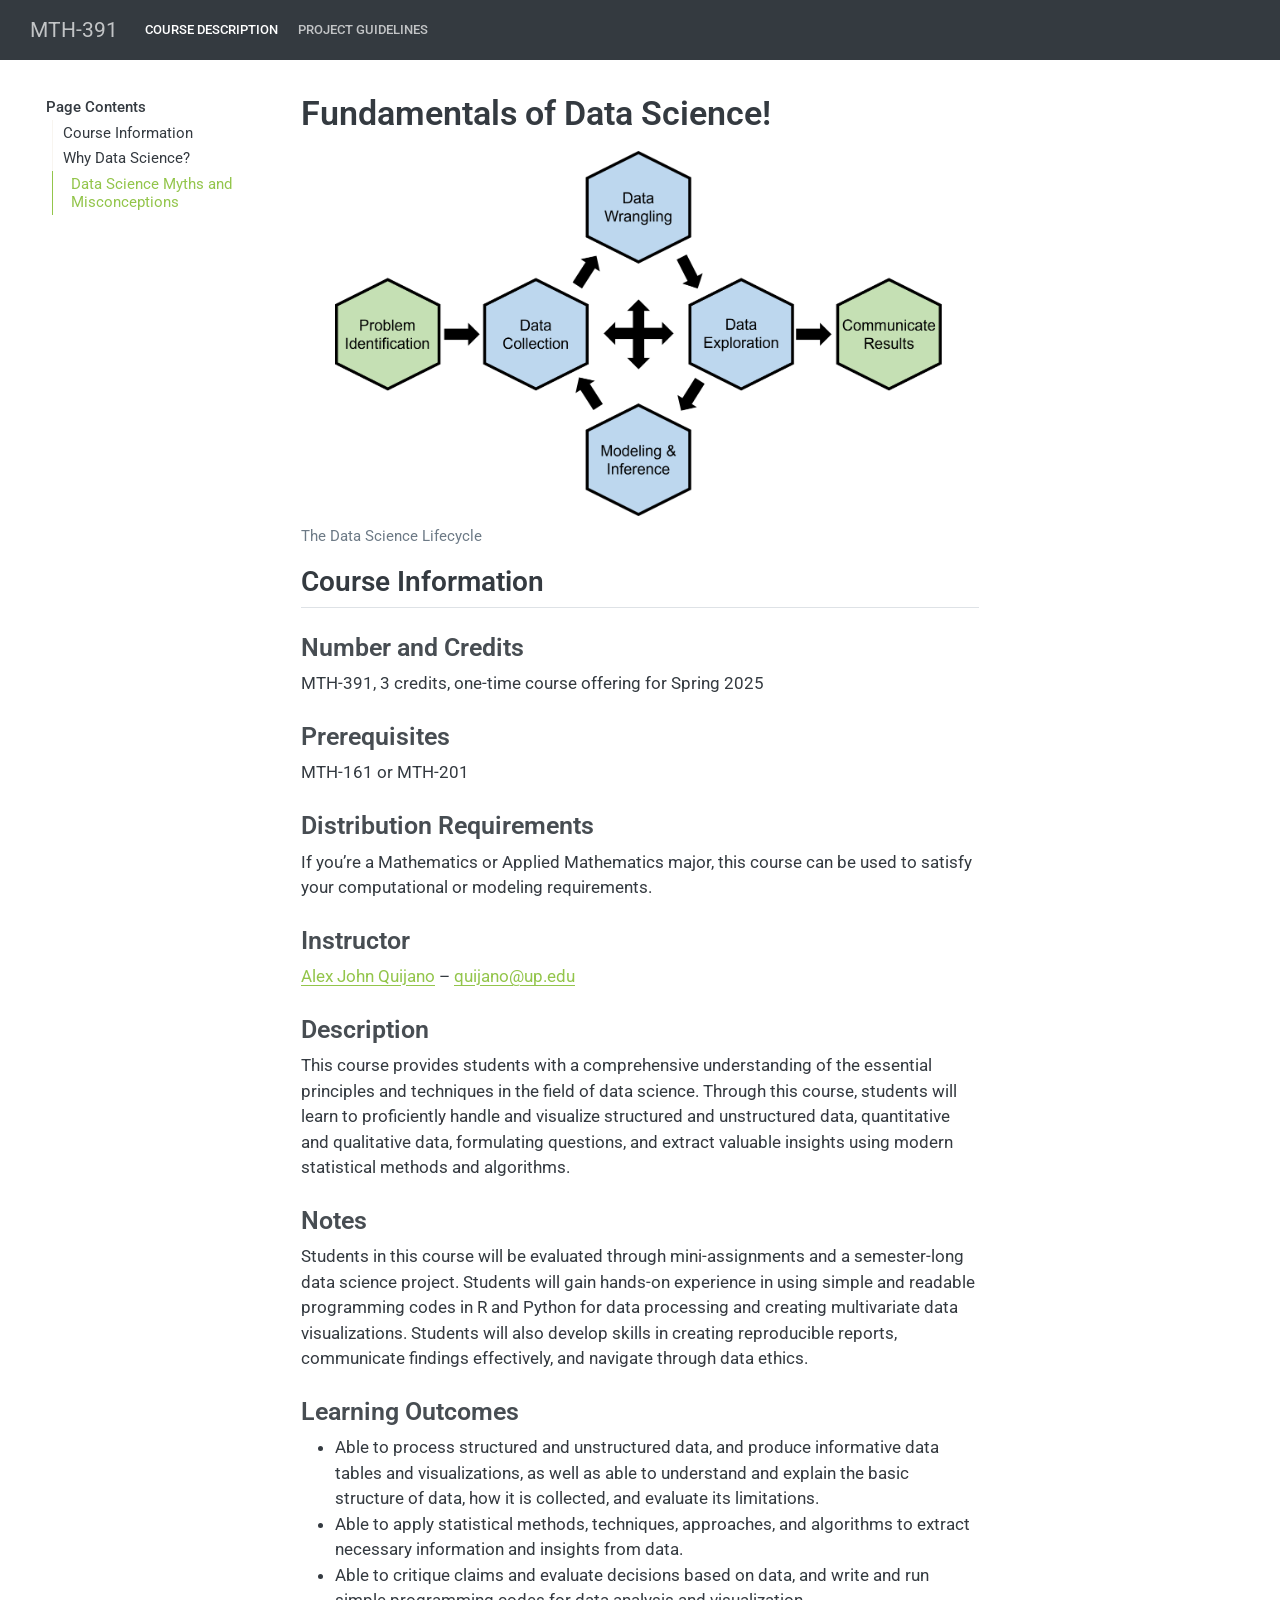
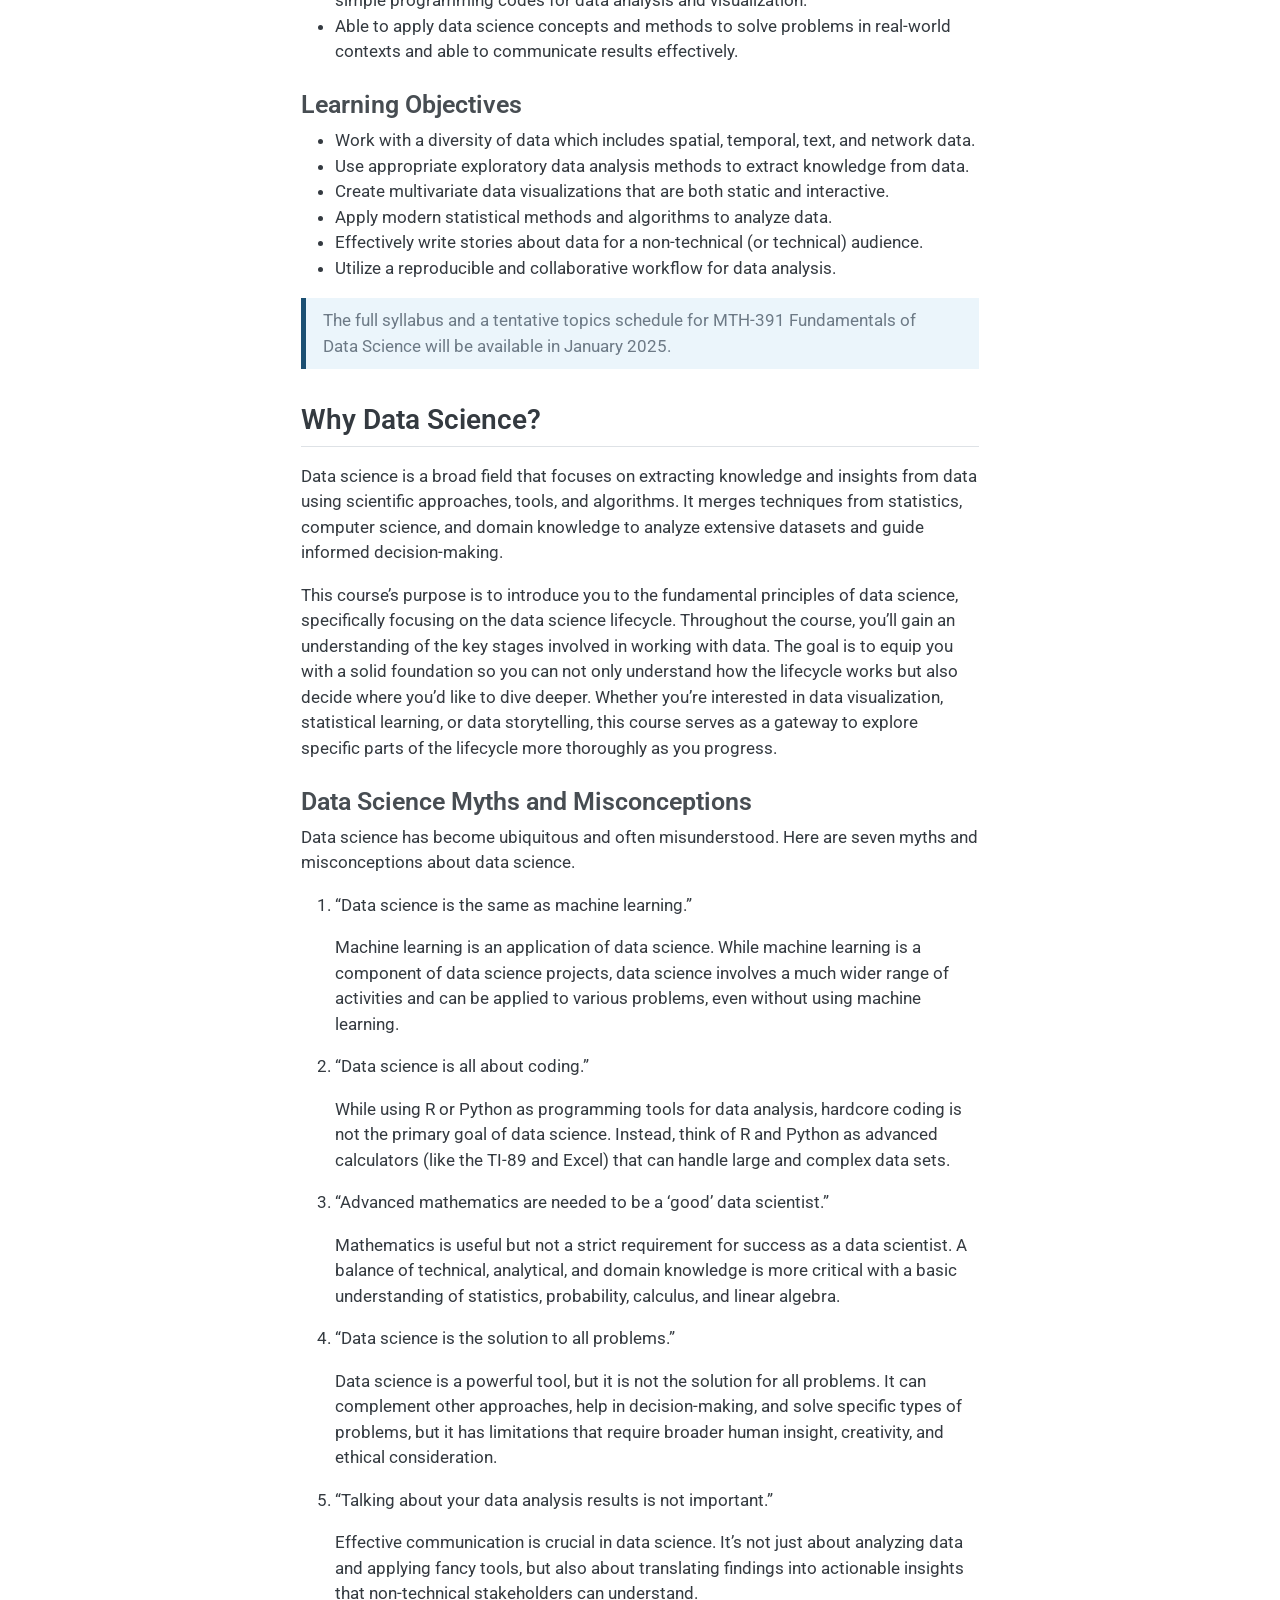
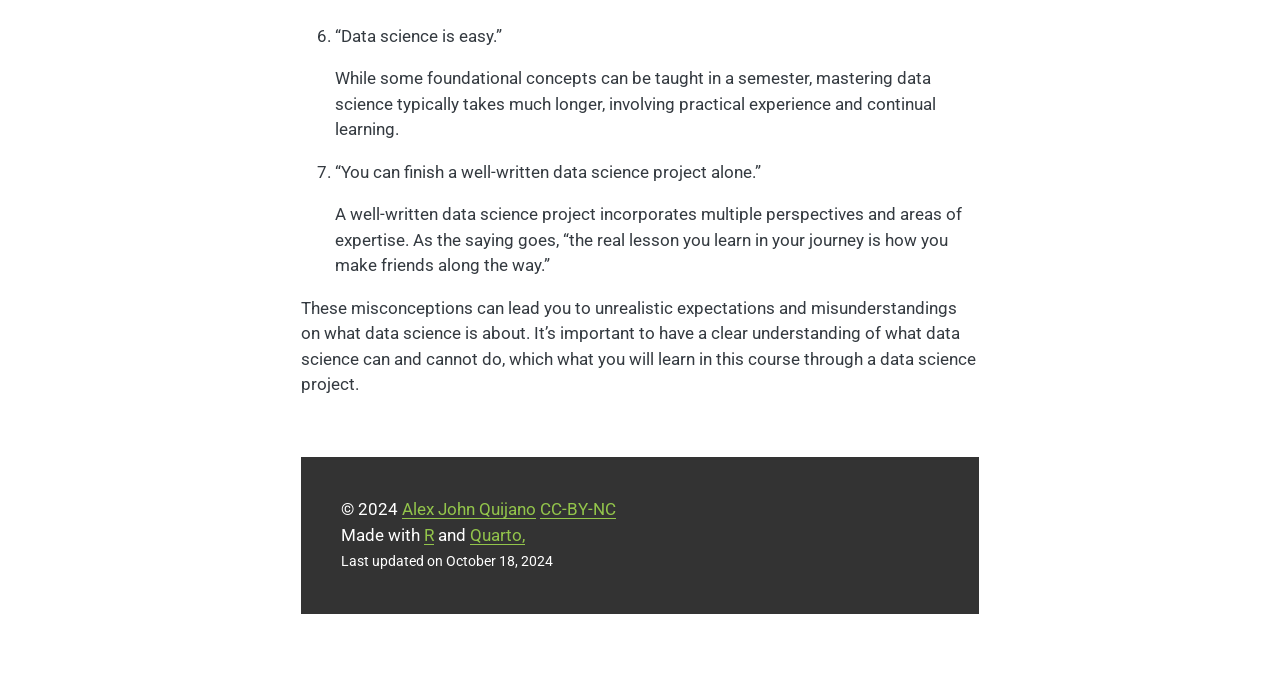
==== commit 065115aa: "minor updates" ====
--- a/docs/index.html
+++ b/docs/index.html
@@ -114,7 +114,7 @@
   <li><a href="#course-information" id="toc-course-information" class="nav-link active" data-scroll-target="#course-information">Course Information</a>
   <ul class="collapse">
   <li><a href="#number-and-credits" id="toc-number-and-credits" class="nav-link" data-scroll-target="#number-and-credits">Number and Credits</a></li>
-  <li><a href="#prequisites" id="toc-prequisites" class="nav-link" data-scroll-target="#prequisites">Prequisites</a></li>
+  <li><a href="#prerequisites" id="toc-prerequisites" class="nav-link" data-scroll-target="#prerequisites">Prerequisites</a></li>
   <li><a href="#distribution-requirements" id="toc-distribution-requirements" class="nav-link" data-scroll-target="#distribution-requirements">Distribution Requirements</a></li>
   <li><a href="#instructor" id="toc-instructor" class="nav-link" data-scroll-target="#instructor">Instructor</a></li>
   <li><a href="#description" id="toc-description" class="nav-link" data-scroll-target="#description">Description</a></li>
@@ -171,8 +171,8 @@
 <h3 class="anchored" data-anchor-id="number-and-credits">Number and Credits</h3>
 <p>MTH-391, 3 credits, one-time course offering for Spring 2025</p>
 </section>
-<section id="prequisites" class="level3">
-<h3 class="anchored" data-anchor-id="prequisites">Prequisites</h3>
+<section id="prerequisites" class="level3">
+<h3 class="anchored" data-anchor-id="prerequisites">Prerequisites</h3>
 <p>MTH-161 or MTH-201</p>
 </section>
 <section id="distribution-requirements" class="level3">
@@ -247,7 +247,7 @@
 
 <footer>© 2024 <a href="https://www.alexjohnquijano.com">Alex John Quijano</a> <a href="https://creativecommons.org/licenses/by-sa/4.0/">CC-BY-NC</a>
 <br> Made with <a href="https://cran.r-project.org/">R</a> and <a href="https://quarto.org/">Quarto,</a> 
-<br><span style="font-size:0.8rem;">Last updated on October 17, 2024</span>
+<br><span style="font-size:0.8rem;">Last updated on October 18, 2024</span>
 
 </footer><script src="js/external-link.js"></script></main> <!-- /main -->
 <script id="quarto-html-after-body" type="application/javascript">
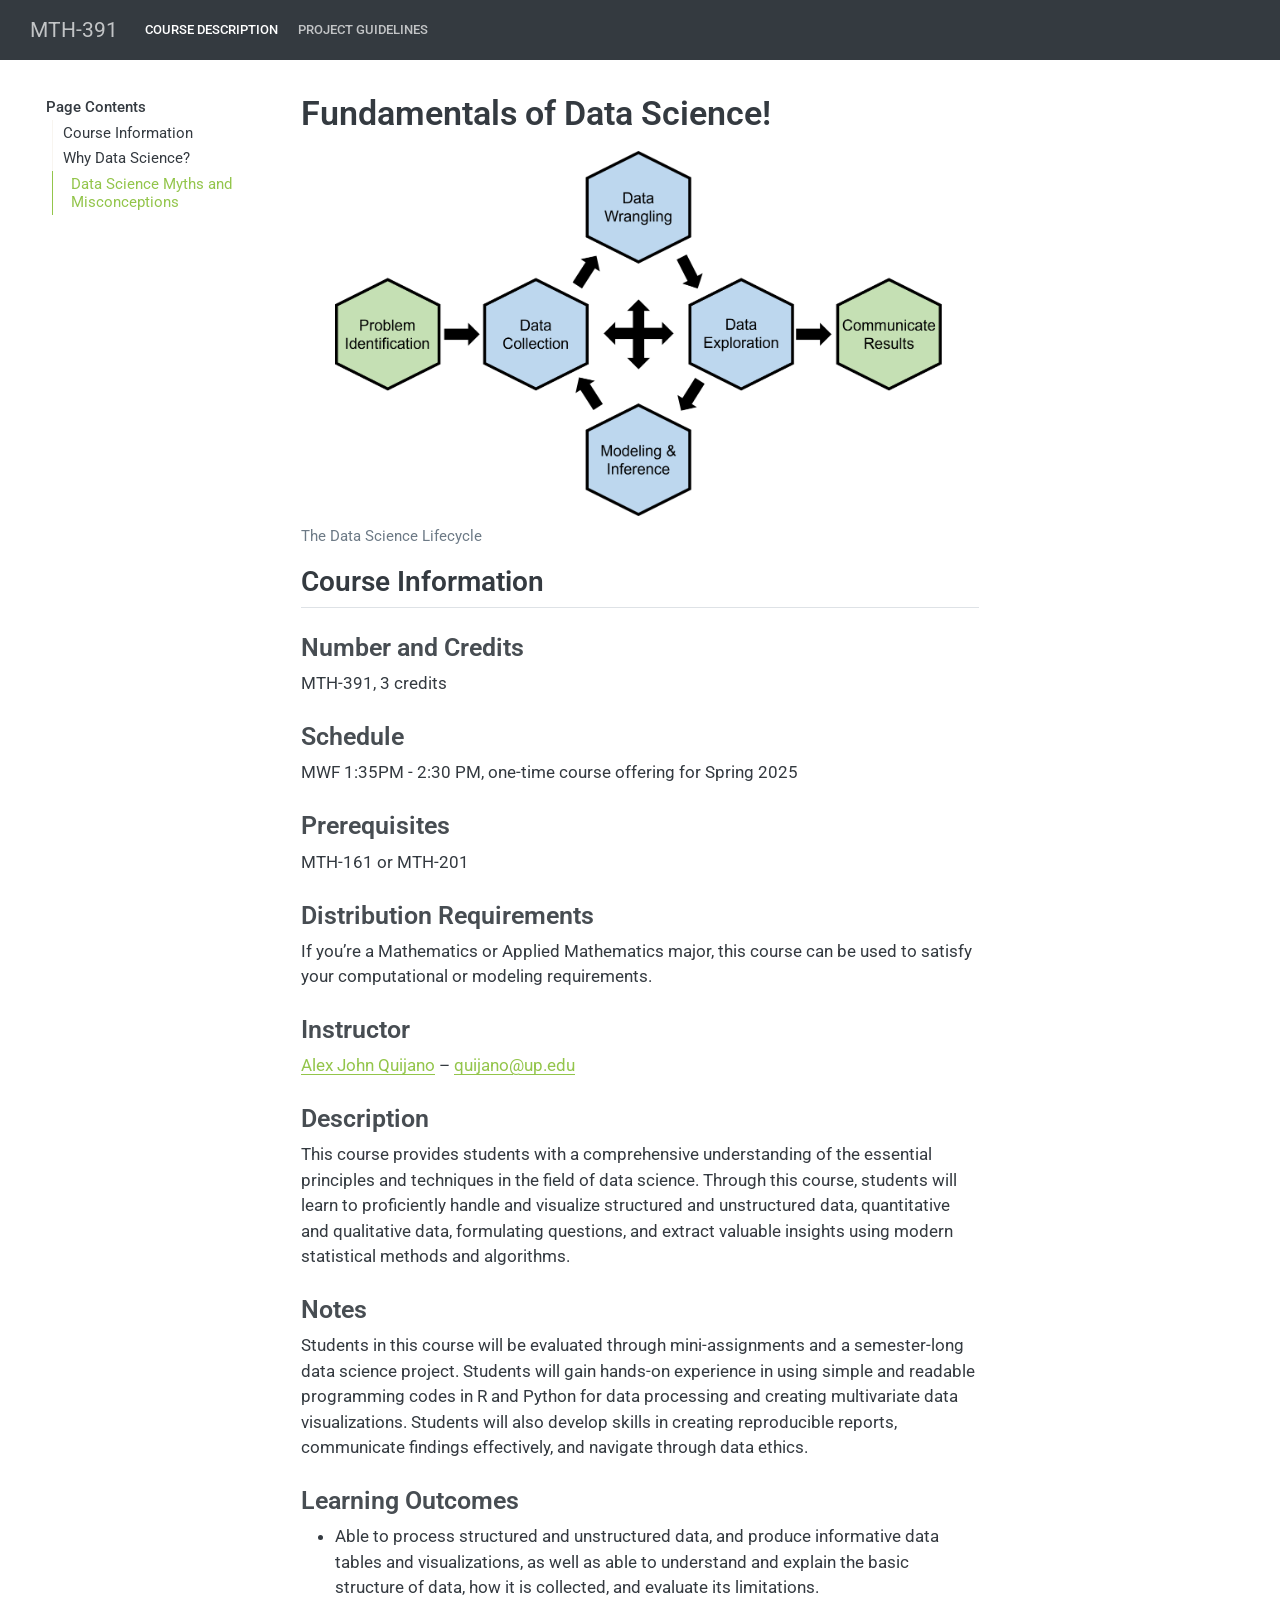
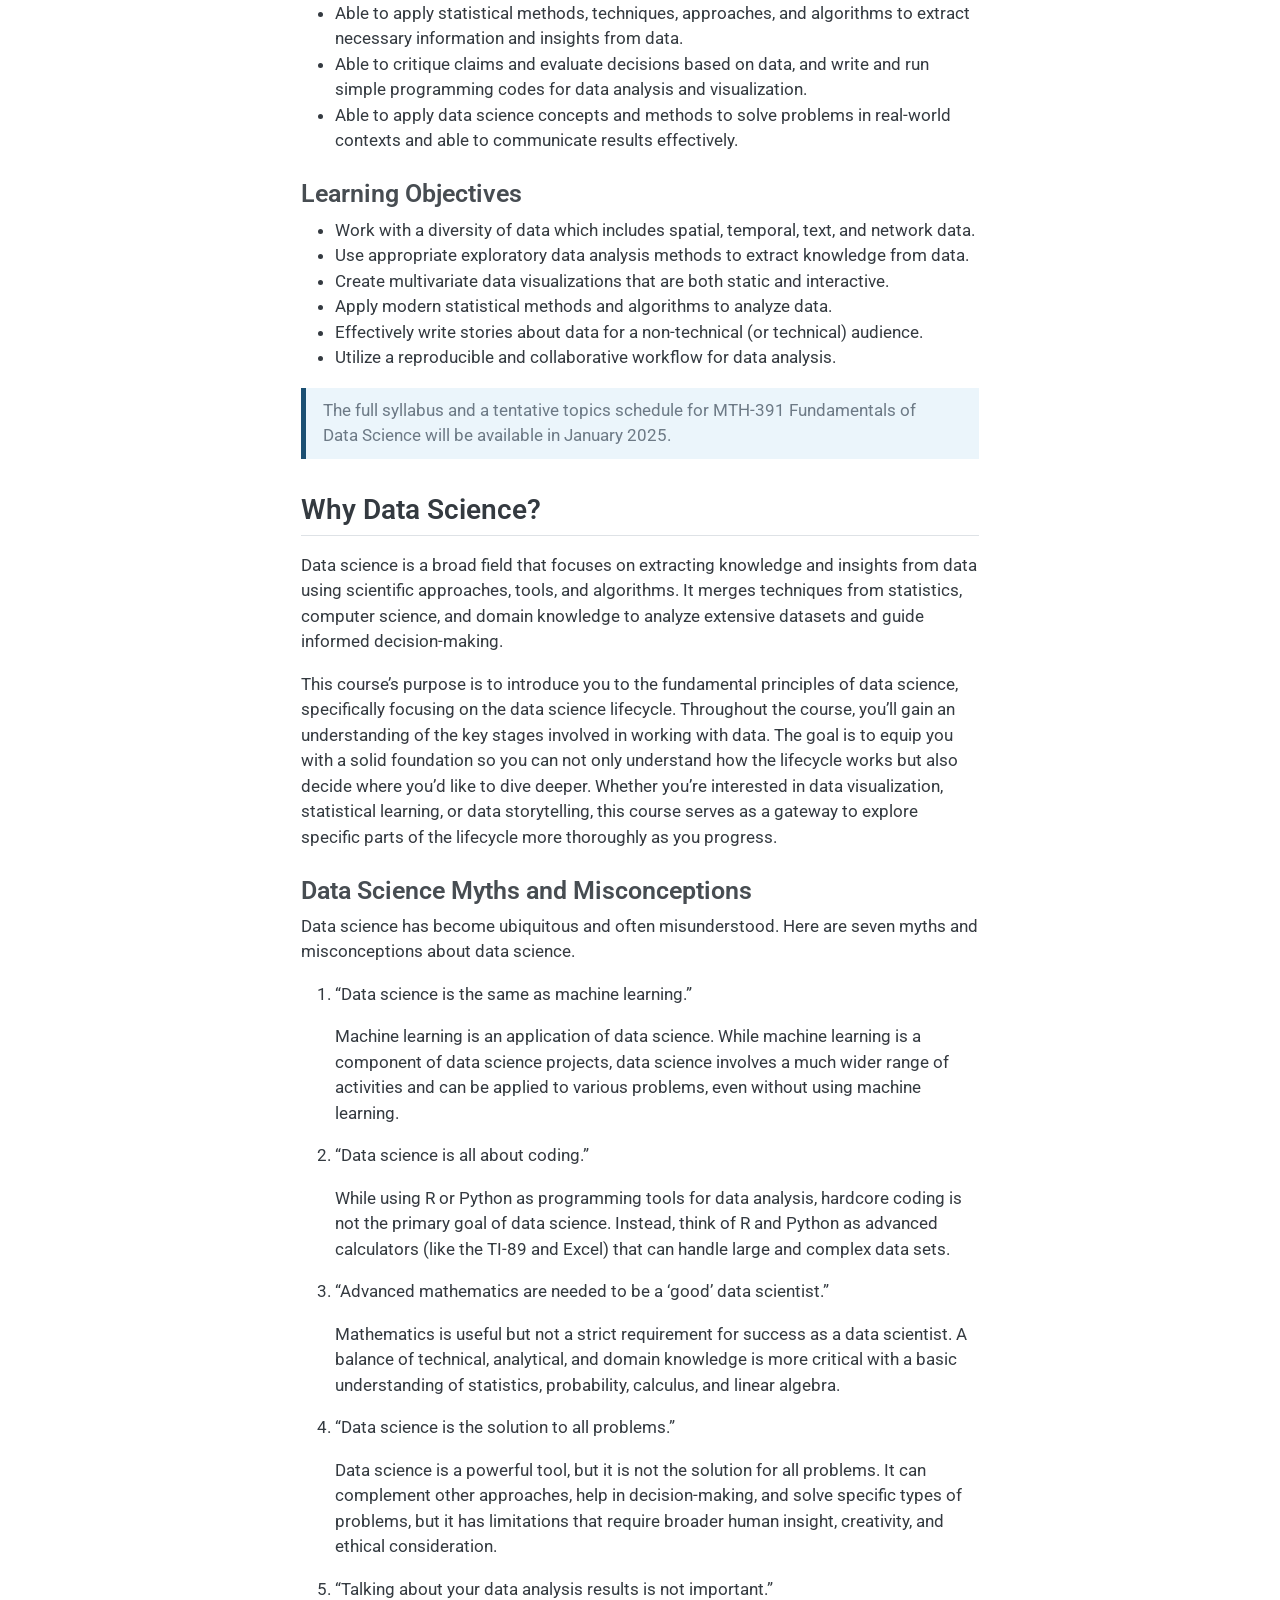
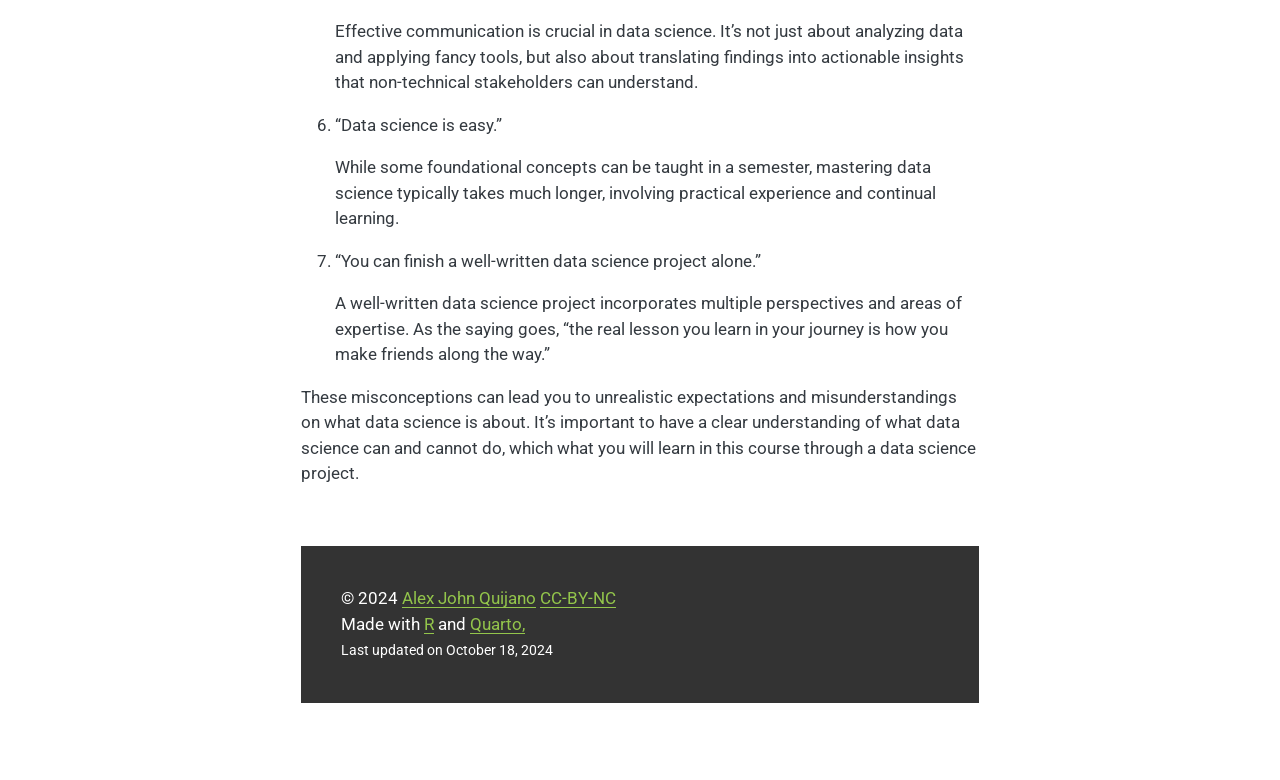
==== commit a20ae416: "minor updates" ====
--- a/docs/index.html
+++ b/docs/index.html
@@ -114,6 +114,7 @@
   <li><a href="#course-information" id="toc-course-information" class="nav-link active" data-scroll-target="#course-information">Course Information</a>
   <ul class="collapse">
   <li><a href="#number-and-credits" id="toc-number-and-credits" class="nav-link" data-scroll-target="#number-and-credits">Number and Credits</a></li>
+  <li><a href="#schedule" id="toc-schedule" class="nav-link" data-scroll-target="#schedule">Schedule</a></li>
   <li><a href="#prerequisites" id="toc-prerequisites" class="nav-link" data-scroll-target="#prerequisites">Prerequisites</a></li>
   <li><a href="#distribution-requirements" id="toc-distribution-requirements" class="nav-link" data-scroll-target="#distribution-requirements">Distribution Requirements</a></li>
   <li><a href="#instructor" id="toc-instructor" class="nav-link" data-scroll-target="#instructor">Instructor</a></li>
@@ -169,7 +170,11 @@
 <h2 class="anchored" data-anchor-id="course-information">Course Information</h2>
 <section id="number-and-credits" class="level3">
 <h3 class="anchored" data-anchor-id="number-and-credits">Number and Credits</h3>
-<p>MTH-391, 3 credits, one-time course offering for Spring 2025</p>
+<p>MTH-391, 3 credits</p>
+</section>
+<section id="schedule" class="level3">
+<h3 class="anchored" data-anchor-id="schedule">Schedule</h3>
+<p>MWF 1:35PM - 2:30 PM, one-time course offering for Spring 2025</p>
 </section>
 <section id="prerequisites" class="level3">
 <h3 class="anchored" data-anchor-id="prerequisites">Prerequisites</h3>
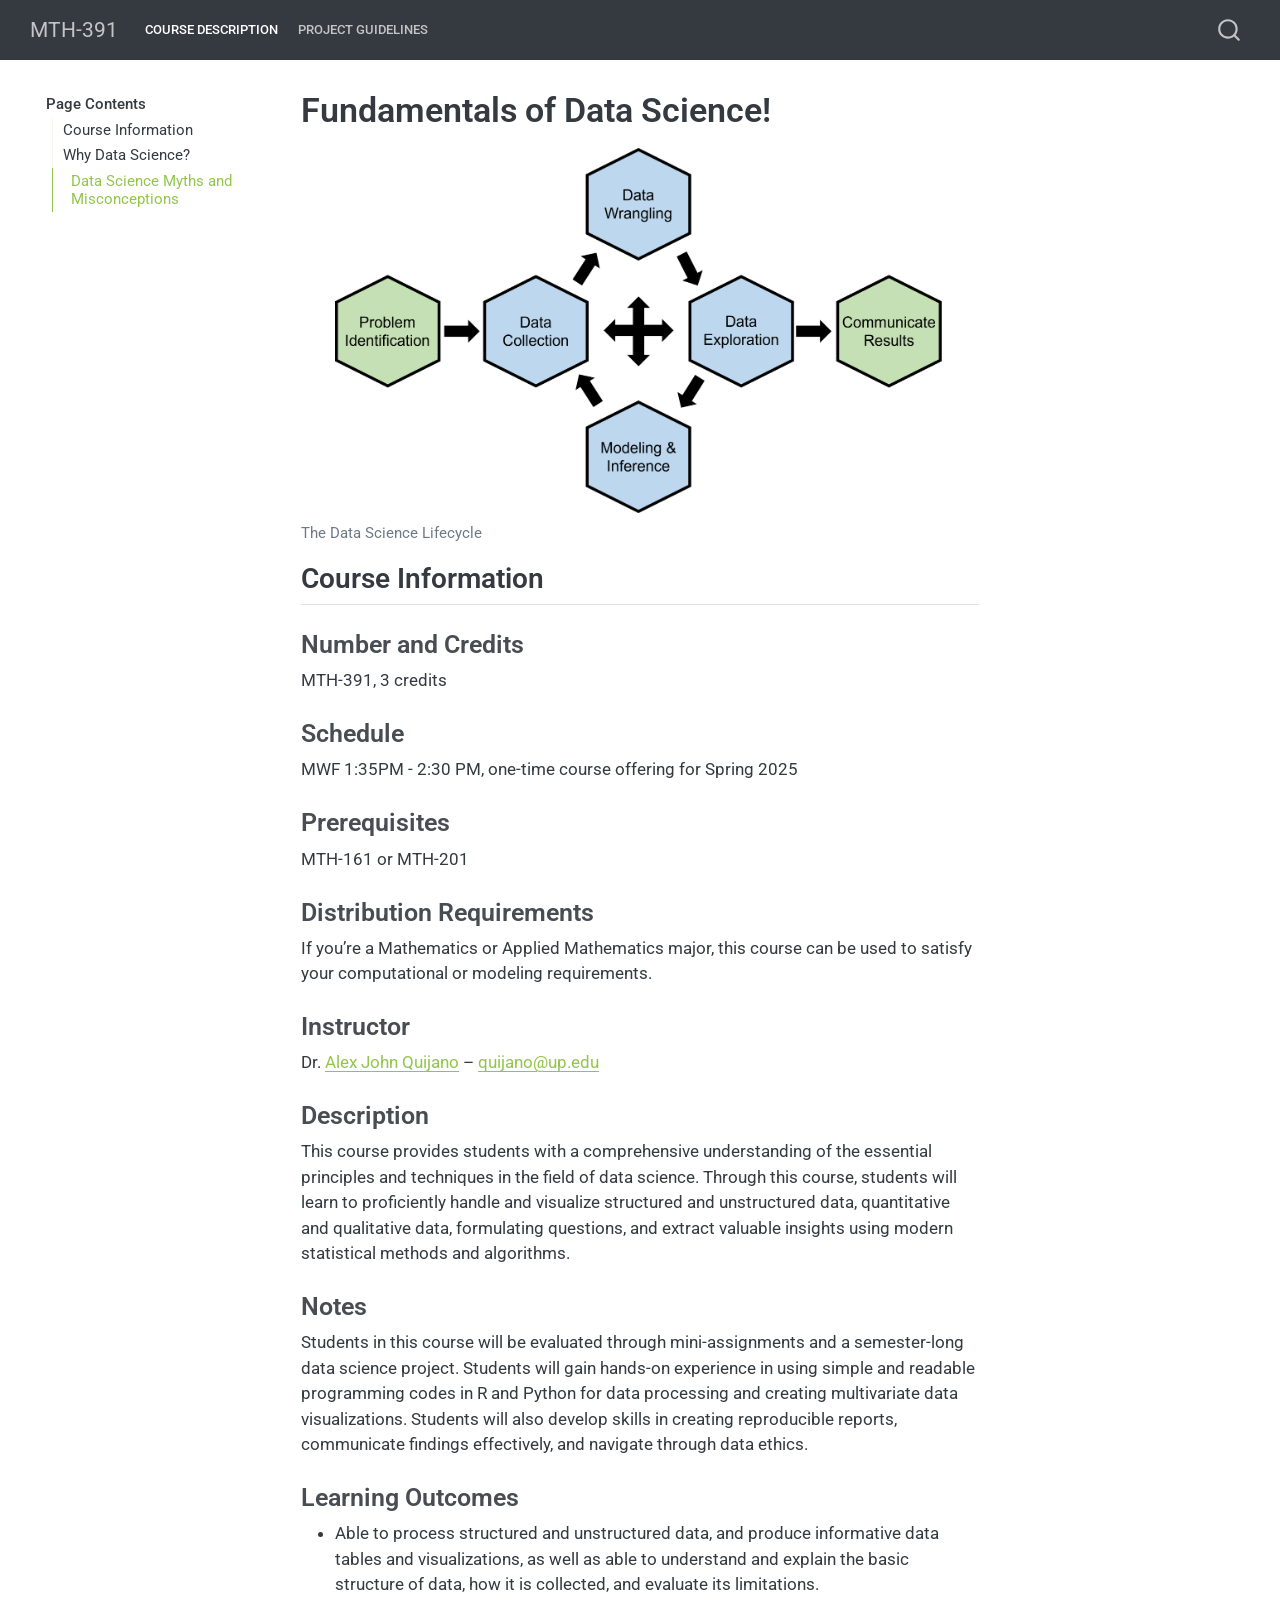
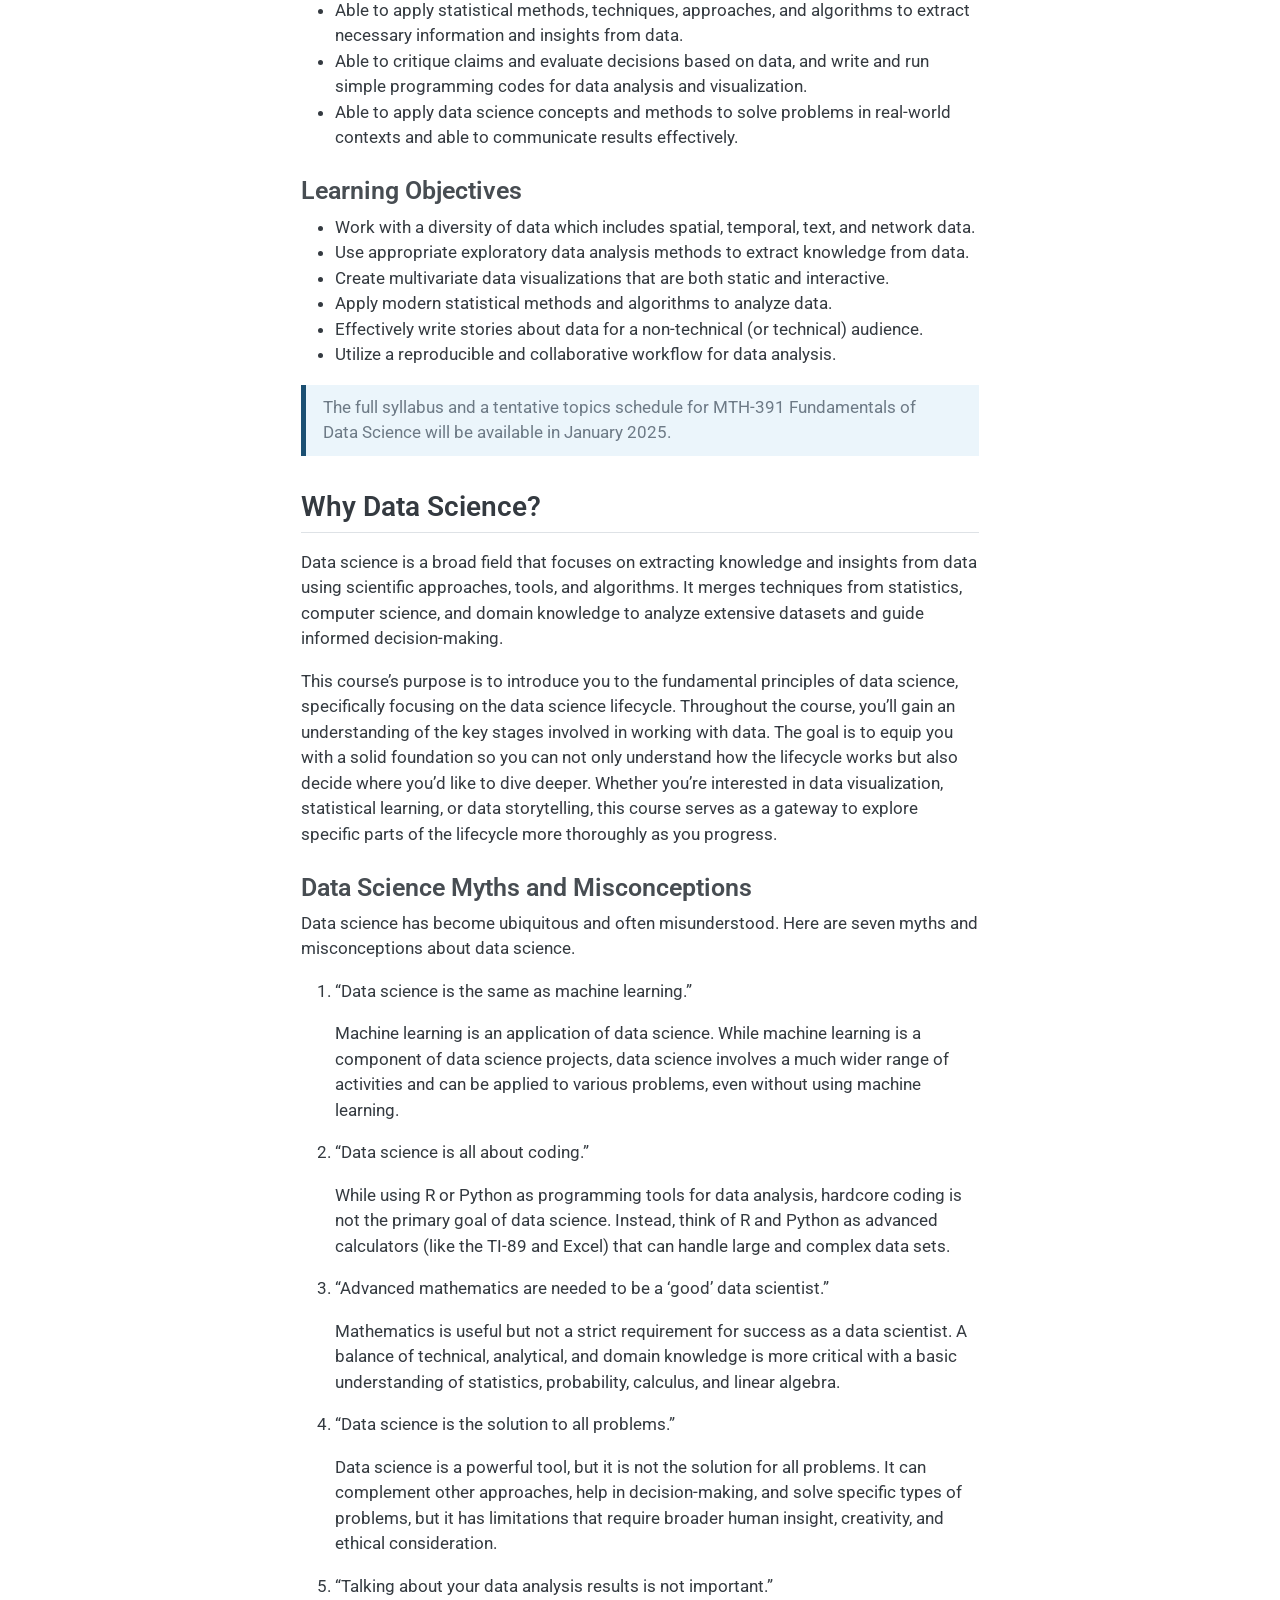
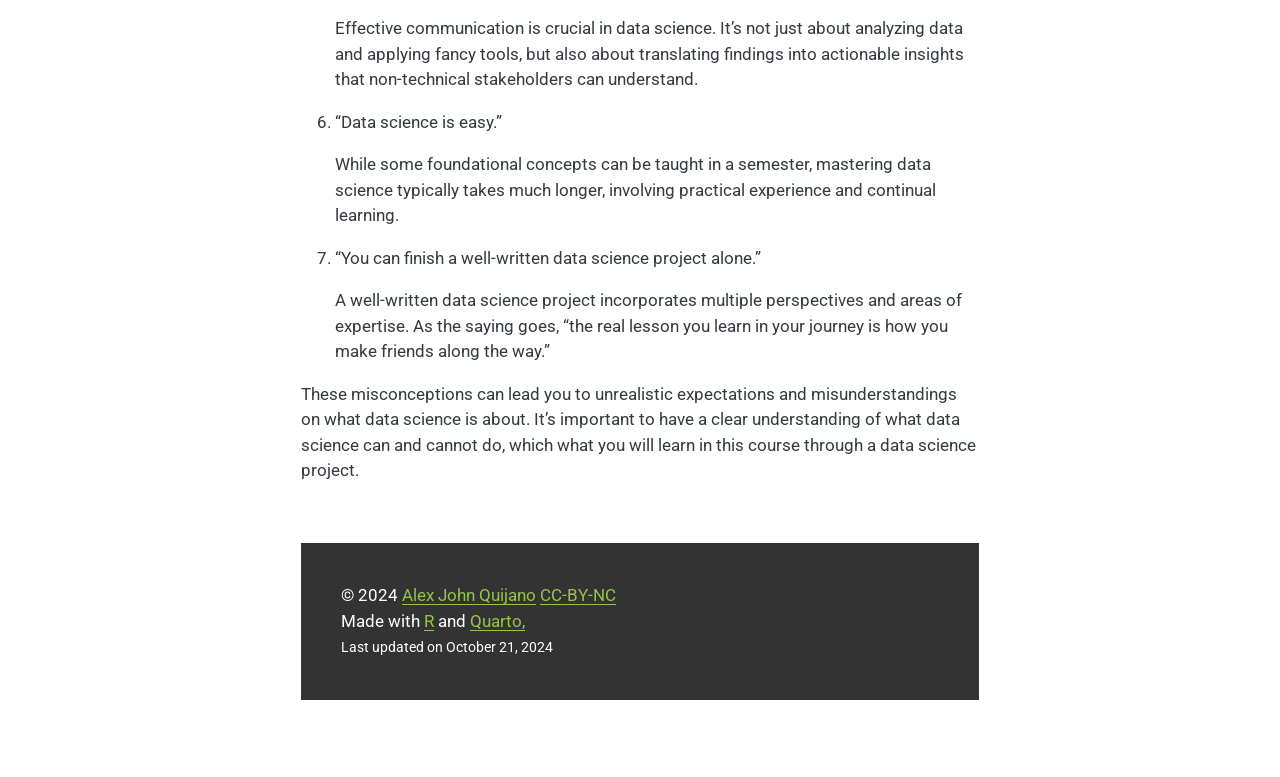
==== commit b0f83b19: "minor updates" ====
--- a/docs/index.html
+++ b/docs/index.html
@@ -2,12 +2,12 @@
 <html xmlns="http://www.w3.org/1999/xhtml" lang="en" xml:lang="en"><head>
 
 <meta charset="utf-8">
-<meta name="generator" content="quarto-1.4.555">
+<meta name="generator" content="quarto-1.5.57">
 
 <meta name="viewport" content="width=device-width, initial-scale=1.0, user-scalable=yes">
 
 
-<title>MTH-391 - Fundamentals of Data Science!</title>
+<title>Fundamentals of Data Science! – MTH-391</title>
 <style>
 code{white-space: pre-wrap;}
 span.smallcaps{font-variant: small-caps;}
@@ -83,7 +83,7 @@
     </a>
   </div>
             <div id="quarto-search" class="" title="Search"></div>
-          <button class="navbar-toggler" type="button" data-bs-toggle="collapse" data-bs-target="#navbarCollapse" aria-controls="navbarCollapse" aria-expanded="false" aria-label="Toggle navigation" onclick="if (window.quartoToggleHeadroom) { window.quartoToggleHeadroom(); }">
+          <button class="navbar-toggler" type="button" data-bs-toggle="collapse" data-bs-target="#navbarCollapse" aria-controls="navbarCollapse" role="menu" aria-expanded="false" aria-label="Toggle navigation" onclick="if (window.quartoToggleHeadroom) { window.quartoToggleHeadroom(); }">
   <span class="navbar-toggler-icon"></span>
 </button>
           <div class="collapse navbar-collapse" id="navbarCollapse">
@@ -98,7 +98,7 @@
   </li>  
 </ul>
           </div> <!-- /navcollapse -->
-          <div class="quarto-navbar-tools">
+            <div class="quarto-navbar-tools">
 </div>
       </div> <!-- /container-fluid -->
     </nav>
@@ -132,7 +132,7 @@
 </nav>
 <div id="quarto-sidebar-glass" class="quarto-sidebar-collapse-item" data-bs-toggle="collapse" data-bs-target=".quarto-sidebar-collapse-item"></div>
 <!-- margin-sidebar -->
-    <div id="quarto-margin-sidebar" class="sidebar margin-sidebar">
+    <div id="quarto-margin-sidebar" class="sidebar margin-sidebar zindex-bottom">
     </div>
 <!-- main -->
 <main class="content" id="quarto-document-content">
@@ -186,7 +186,7 @@
 </section>
 <section id="instructor" class="level3">
 <h3 class="anchored" data-anchor-id="instructor">Instructor</h3>
-<p><a href="https://www.alexjohnquijano.com" target="_blank">Alex John Quijano</a> – <a href="quijano@up.edu" target="_blank">quijano@up.edu</a></p>
+<p>Dr.&nbsp;<a href="https://www.alexjohnquijano.com" target="_blank">Alex John Quijano</a> – <a href="quijano@up.edu" target="_blank">quijano@up.edu</a></p>
 </section>
 <section id="description" class="level3">
 <h3 class="anchored" data-anchor-id="description">Description</h3>
@@ -252,7 +252,7 @@
 
 <footer>© 2024 <a href="https://www.alexjohnquijano.com">Alex John Quijano</a> <a href="https://creativecommons.org/licenses/by-sa/4.0/">CC-BY-NC</a>
 <br> Made with <a href="https://cran.r-project.org/">R</a> and <a href="https://quarto.org/">Quarto,</a> 
-<br><span style="font-size:0.8rem;">Last updated on October 18, 2024</span>
+<br><span style="font-size:0.8rem;">Last updated on October 21, 2024</span>
 
 </footer><script src="js/external-link.js"></script></main> <!-- /main -->
 <script id="quarto-html-after-body" type="application/javascript">
@@ -290,18 +290,7 @@
     }
     return false;
   }
-  const clipboard = new window.ClipboardJS('.code-copy-button', {
-    text: function(trigger) {
-      const codeEl = trigger.previousElementSibling.cloneNode(true);
-      for (const childEl of codeEl.children) {
-        if (isCodeAnnotation(childEl)) {
-          childEl.remove();
-        }
-      }
-      return codeEl.innerText;
-    }
-  });
-  clipboard.on('success', function(e) {
+  const onCopySuccess = function(e) {
     // button target
     const button = e.trigger;
     // don't keep focus
@@ -333,7 +322,29 @@
     }, 1000);
     // clear code selection
     e.clearSelection();
+  }
+  const getTextToCopy = function(trigger) {
+      const codeEl = trigger.previousElementSibling.cloneNode(true);
+      for (const childEl of codeEl.children) {
+        if (isCodeAnnotation(childEl)) {
+          childEl.remove();
+        }
+      }
+      return codeEl.innerText;
+  }
+  const clipboard = new window.ClipboardJS('.code-copy-button:not([data-in-quarto-modal])', {
+    text: getTextToCopy
   });
+  clipboard.on('success', onCopySuccess);
+  if (window.document.getElementById('quarto-embedded-source-code-modal')) {
+    // For code content inside modals, clipBoardJS needs to be initialized with a container option
+    // TODO: Check when it could be a function (https://github.com/zenorocha/clipboard.js/issues/860)
+    const clipboardModal = new window.ClipboardJS('.code-copy-button[data-in-quarto-modal]', {
+      text: getTextToCopy,
+      container: window.document.getElementById('quarto-embedded-source-code-modal')
+    });
+    clipboardModal.on('success', onCopySuccess);
+  }
     var localhostRegex = new RegExp(/^(?:http|https):\/\/localhost\:?[0-9]*\//);
     var mailtoRegex = new RegExp(/^mailto:/);
       var filterRegex = new RegExp('/' + window.location.host + '/');
@@ -341,7 +352,7 @@
         return filterRegex.test(href) || localhostRegex.test(href) || mailtoRegex.test(href);
     }
     // Inspect non-navigation links and adorn them if external
- 	var links = window.document.querySelectorAll('a[href]:not(.nav-link):not(.navbar-brand):not(.toc-action):not(.sidebar-link):not(.sidebar-item-toggle):not(.pagination-link):not(.no-external):not([aria-hidden]):not(.dropdown-item):not(.quarto-navigation-tool)');
+ 	var links = window.document.querySelectorAll('a[href]:not(.nav-link):not(.navbar-brand):not(.toc-action):not(.sidebar-link):not(.sidebar-item-toggle):not(.pagination-link):not(.no-external):not([aria-hidden]):not(.dropdown-item):not(.quarto-navigation-tool):not(.about-link)');
     for (var i=0; i<links.length; i++) {
       const link = links[i];
       if (!isInternal(link.href)) {
--- a/docs/site_libs/quarto-html/quarto-syntax-highlighting.css
+++ b/docs/site_libs/quarto-html/quarto-syntax-highlighting.css
@@ -85,6 +85,7 @@
 
 code span.cf {
   color: #003B4F;
+  font-weight: bold;
   font-style: inherit;
 }
 
@@ -193,6 +194,7 @@
 
 code span.kw {
   color: #003B4F;
+  font-weight: bold;
   font-style: inherit;
 }
 
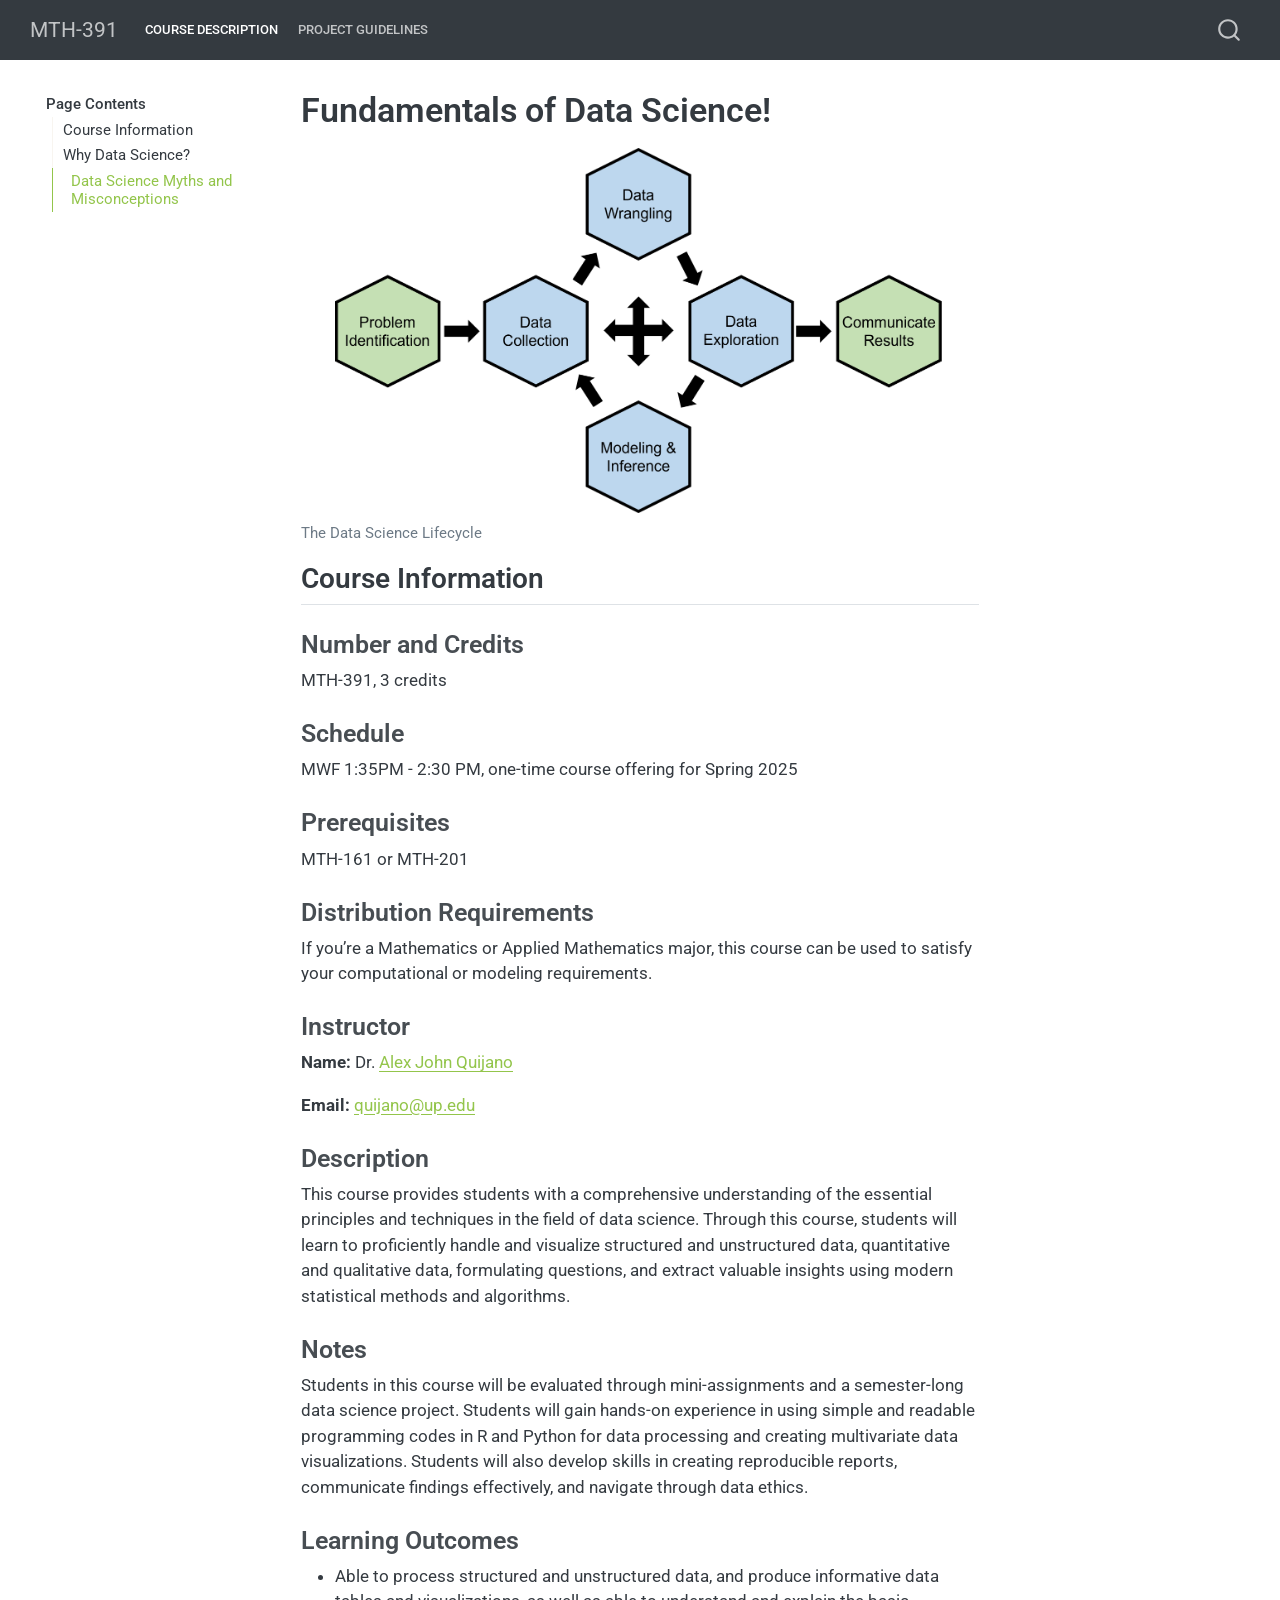
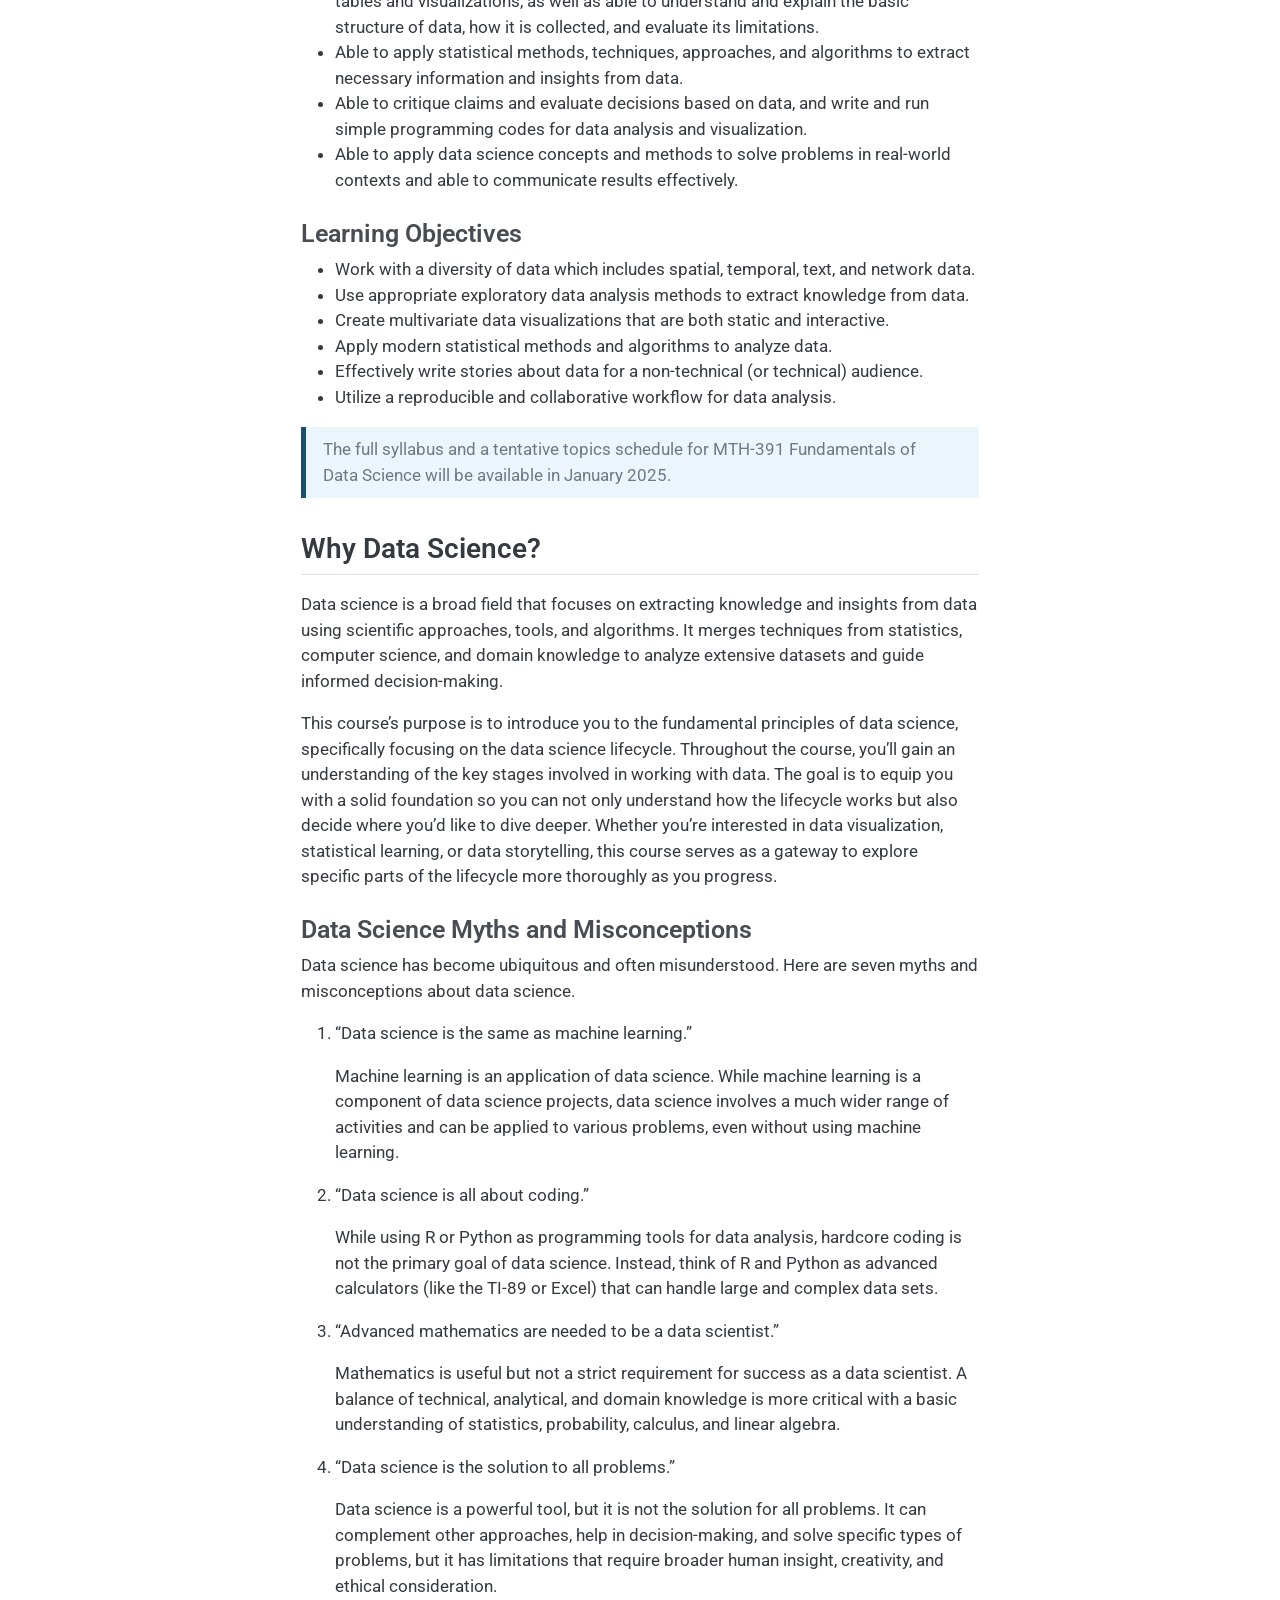
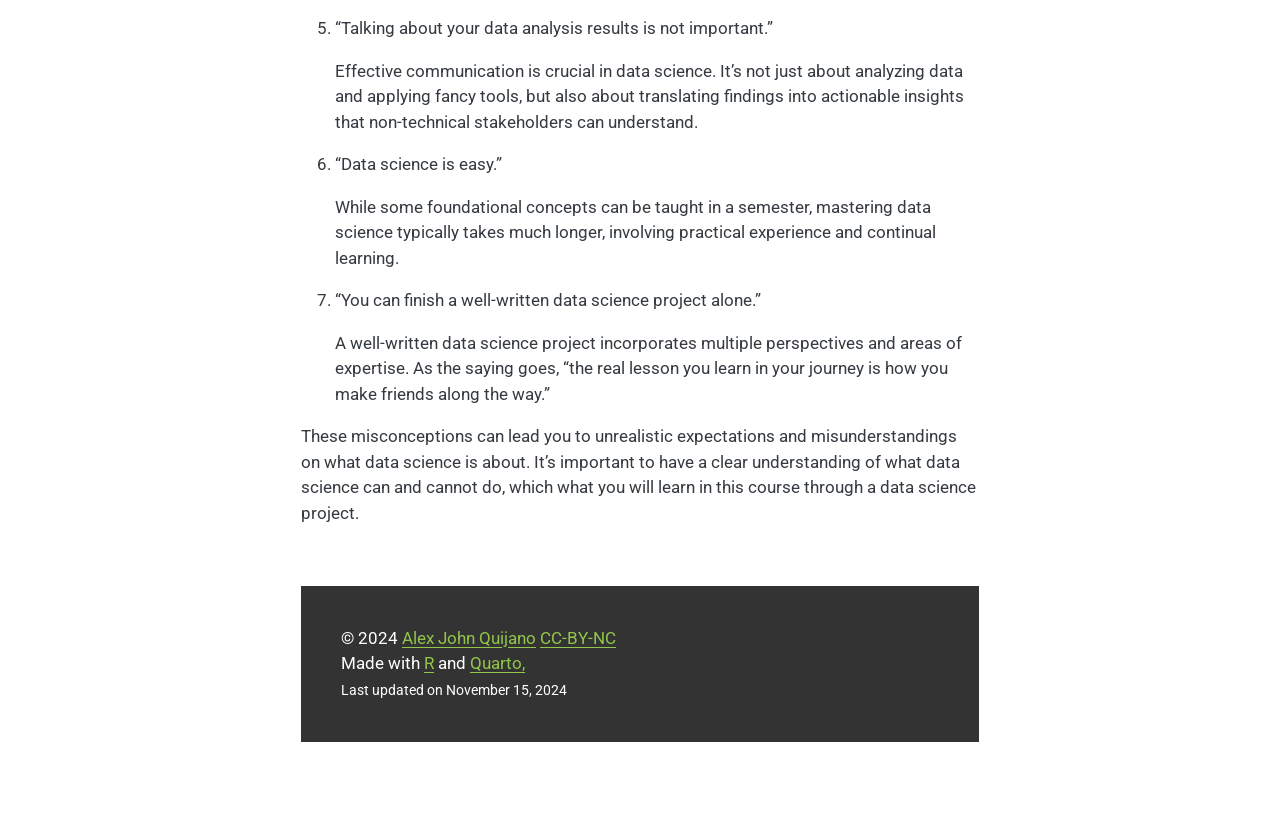
==== commit ac9f7332: "minor updates" ====
--- a/docs/index.html
+++ b/docs/index.html
@@ -186,7 +186,8 @@
 </section>
 <section id="instructor" class="level3">
 <h3 class="anchored" data-anchor-id="instructor">Instructor</h3>
-<p>Dr.&nbsp;<a href="https://www.alexjohnquijano.com" target="_blank">Alex John Quijano</a> – <a href="quijano@up.edu" target="_blank">quijano@up.edu</a></p>
+<p><strong>Name:</strong> Dr.&nbsp;<a href="https://www.alexjohnquijano.com" target="_blank">Alex John Quijano</a></p>
+<p><strong>Email:</strong> <a href="quijano@up.edu" target="_blank">quijano@up.edu</a></p>
 </section>
 <section id="description" class="level3">
 <h3 class="anchored" data-anchor-id="description">Description</h3>
@@ -231,8 +232,8 @@
 <li><p>“Data science is the same as machine learning.”</p>
 <p>Machine learning is an application of data science. While machine learning is a component of data science projects, data science involves a much wider range of activities and can be applied to various problems, even without using machine learning.</p></li>
 <li><p>“Data science is all about coding.”</p>
-<p>While using R or Python as programming tools for data analysis, hardcore coding is not the primary goal of data science. Instead, think of R and Python as advanced calculators (like the TI-89 and Excel) that can handle large and complex data sets.</p></li>
-<li><p>“Advanced mathematics are needed to be a ‘good’ data scientist.”</p>
+<p>While using R or Python as programming tools for data analysis, hardcore coding is not the primary goal of data science. Instead, think of R and Python as advanced calculators (like the TI-89 or Excel) that can handle large and complex data sets.</p></li>
+<li><p>“Advanced mathematics are needed to be a data scientist.”</p>
 <p>Mathematics is useful but not a strict requirement for success as a data scientist. A balance of technical, analytical, and domain knowledge is more critical with a basic understanding of statistics, probability, calculus, and linear algebra.</p></li>
 <li><p>“Data science is the solution to all problems.”</p>
 <p>Data science is a powerful tool, but it is not the solution for all problems. It can complement other approaches, help in decision-making, and solve specific types of problems, but it has limitations that require broader human insight, creativity, and ethical consideration.</p></li>
@@ -252,7 +253,7 @@
 
 <footer>© 2024 <a href="https://www.alexjohnquijano.com">Alex John Quijano</a> <a href="https://creativecommons.org/licenses/by-sa/4.0/">CC-BY-NC</a>
 <br> Made with <a href="https://cran.r-project.org/">R</a> and <a href="https://quarto.org/">Quarto,</a> 
-<br><span style="font-size:0.8rem;">Last updated on October 21, 2024</span>
+<br><span style="font-size:0.8rem;">Last updated on November 15, 2024</span>
 
 </footer><script src="js/external-link.js"></script></main> <!-- /main -->
 <script id="quarto-html-after-body" type="application/javascript">
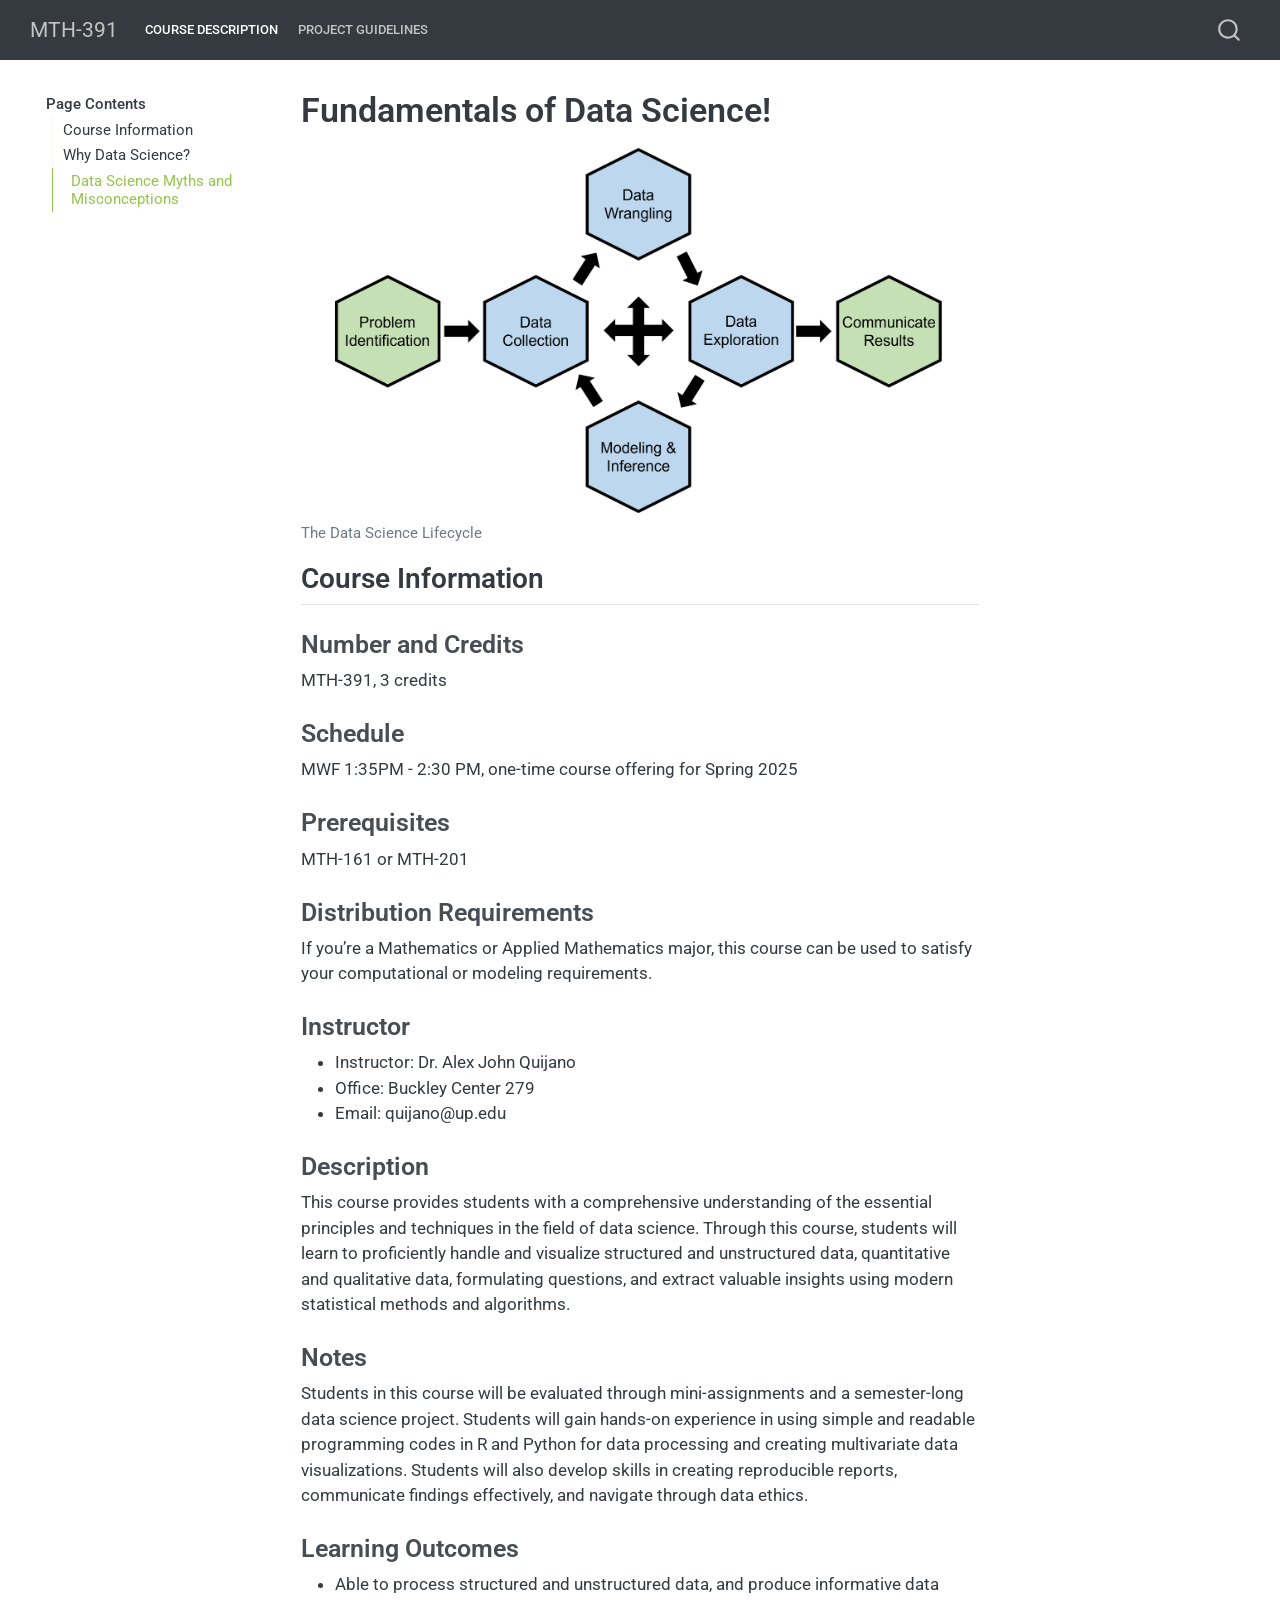
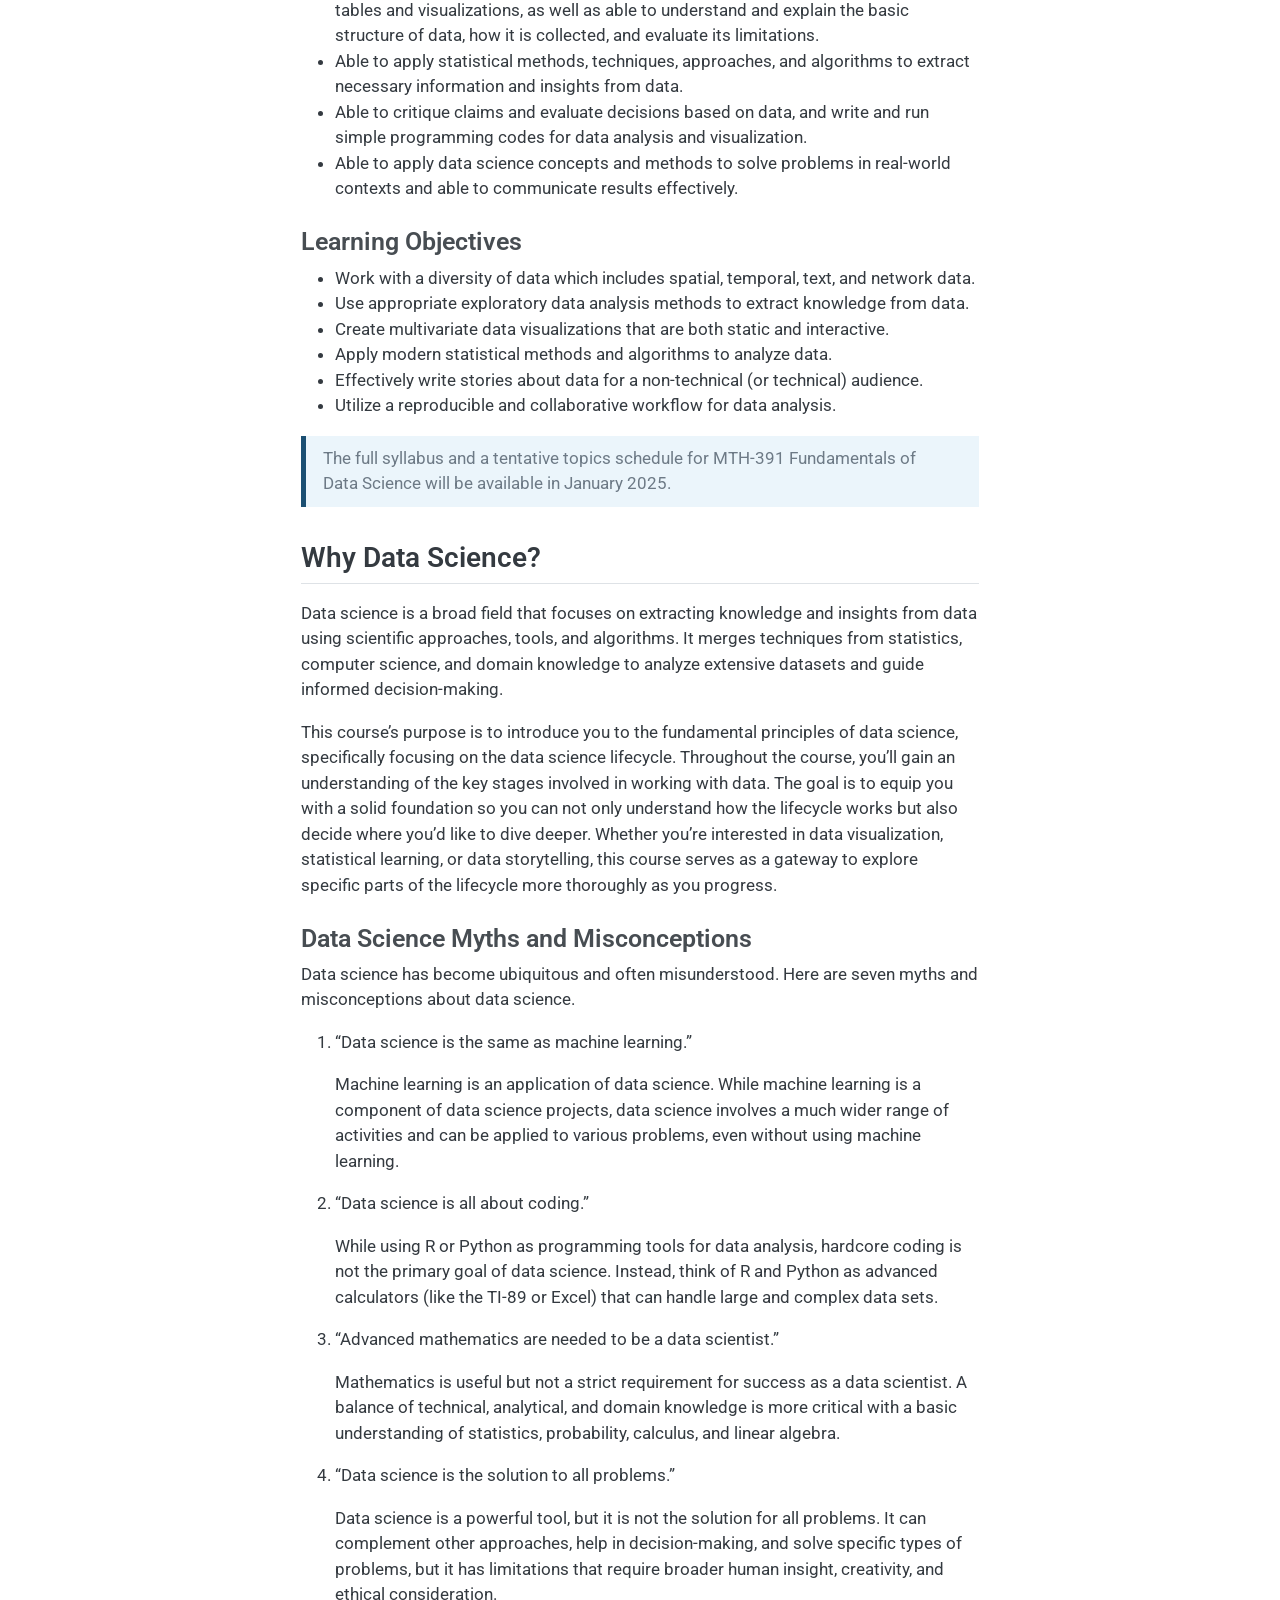
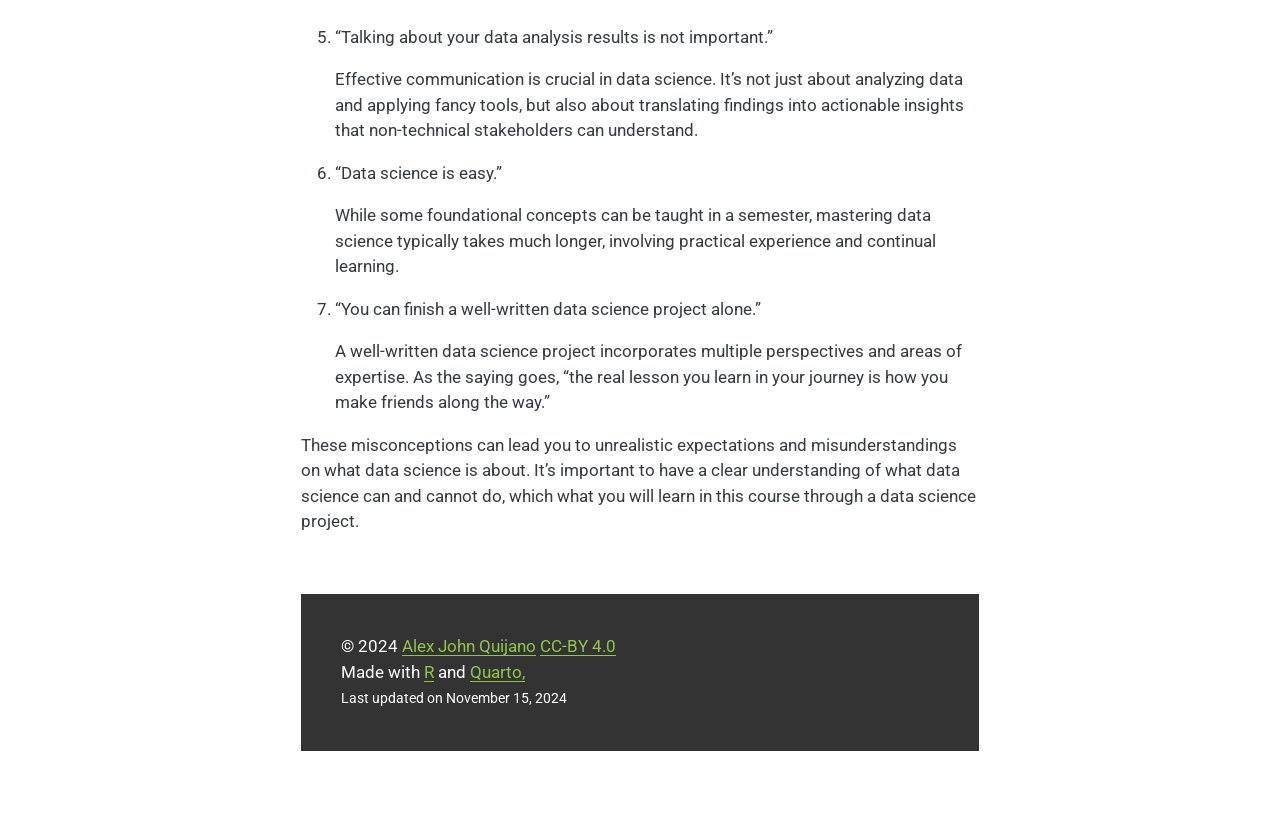
==== commit b2da1c4c: "minor updates" ====
--- a/docs/index.html
+++ b/docs/index.html
@@ -186,8 +186,11 @@
 </section>
 <section id="instructor" class="level3">
 <h3 class="anchored" data-anchor-id="instructor">Instructor</h3>
-<p><strong>Name:</strong> Dr.&nbsp;<a href="https://www.alexjohnquijano.com" target="_blank">Alex John Quijano</a></p>
-<p><strong>Email:</strong> <a href="quijano@up.edu" target="_blank">quijano@up.edu</a></p>
+<ul>
+<li>Instructor: Dr.&nbsp;Alex John Quijano</li>
+<li>Office: Buckley Center 279</li>
+<li>Email: quijano@up.edu</li>
+</ul>
 </section>
 <section id="description" class="level3">
 <h3 class="anchored" data-anchor-id="description">Description</h3>
@@ -251,7 +254,7 @@
 </section>
 </section>
 
-<footer>© 2024 <a href="https://www.alexjohnquijano.com">Alex John Quijano</a> <a href="https://creativecommons.org/licenses/by-sa/4.0/">CC-BY-NC</a>
+<footer>© 2024 <a href="https://www.alexjohnquijano.com">Alex John Quijano</a> <a href="https://creativecommons.org/licenses/by/4.0/">CC-BY 4.0</a>
 <br> Made with <a href="https://cran.r-project.org/">R</a> and <a href="https://quarto.org/">Quarto,</a> 
 <br><span style="font-size:0.8rem;">Last updated on November 15, 2024</span>
 
